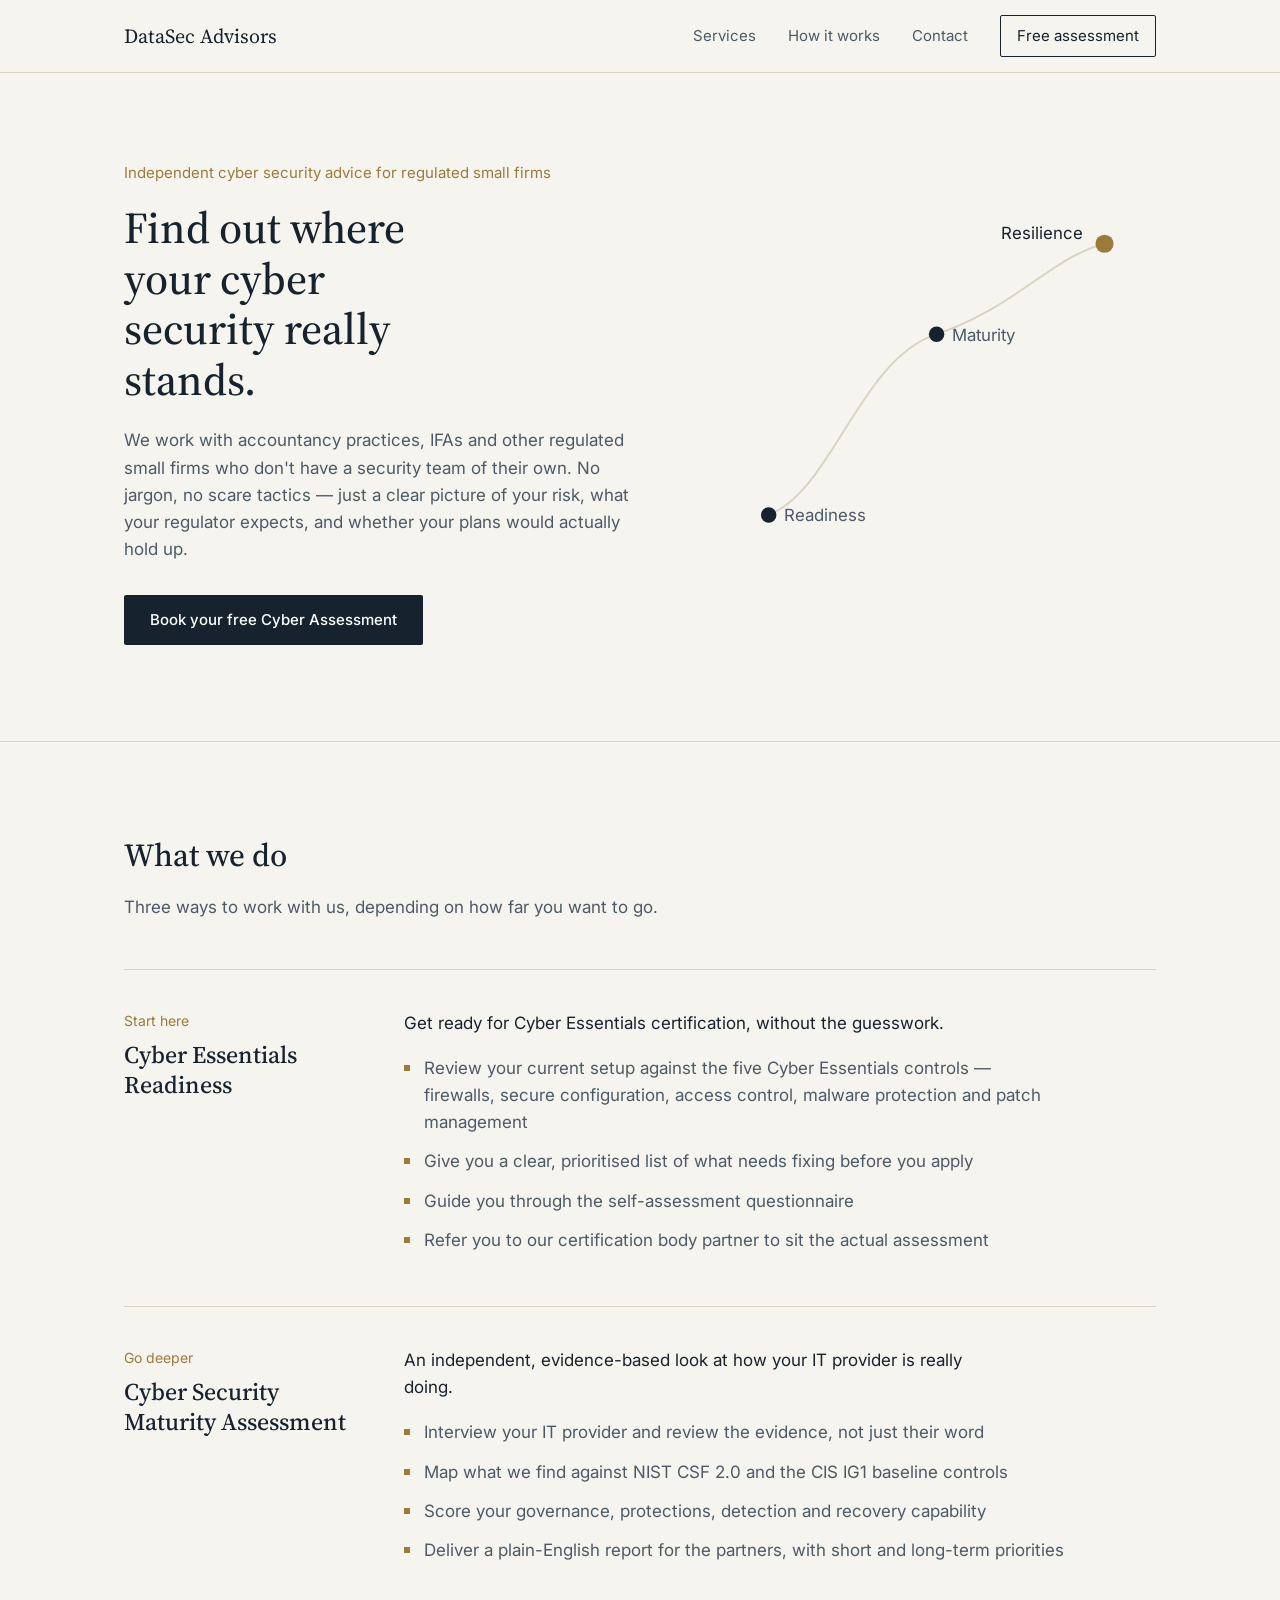
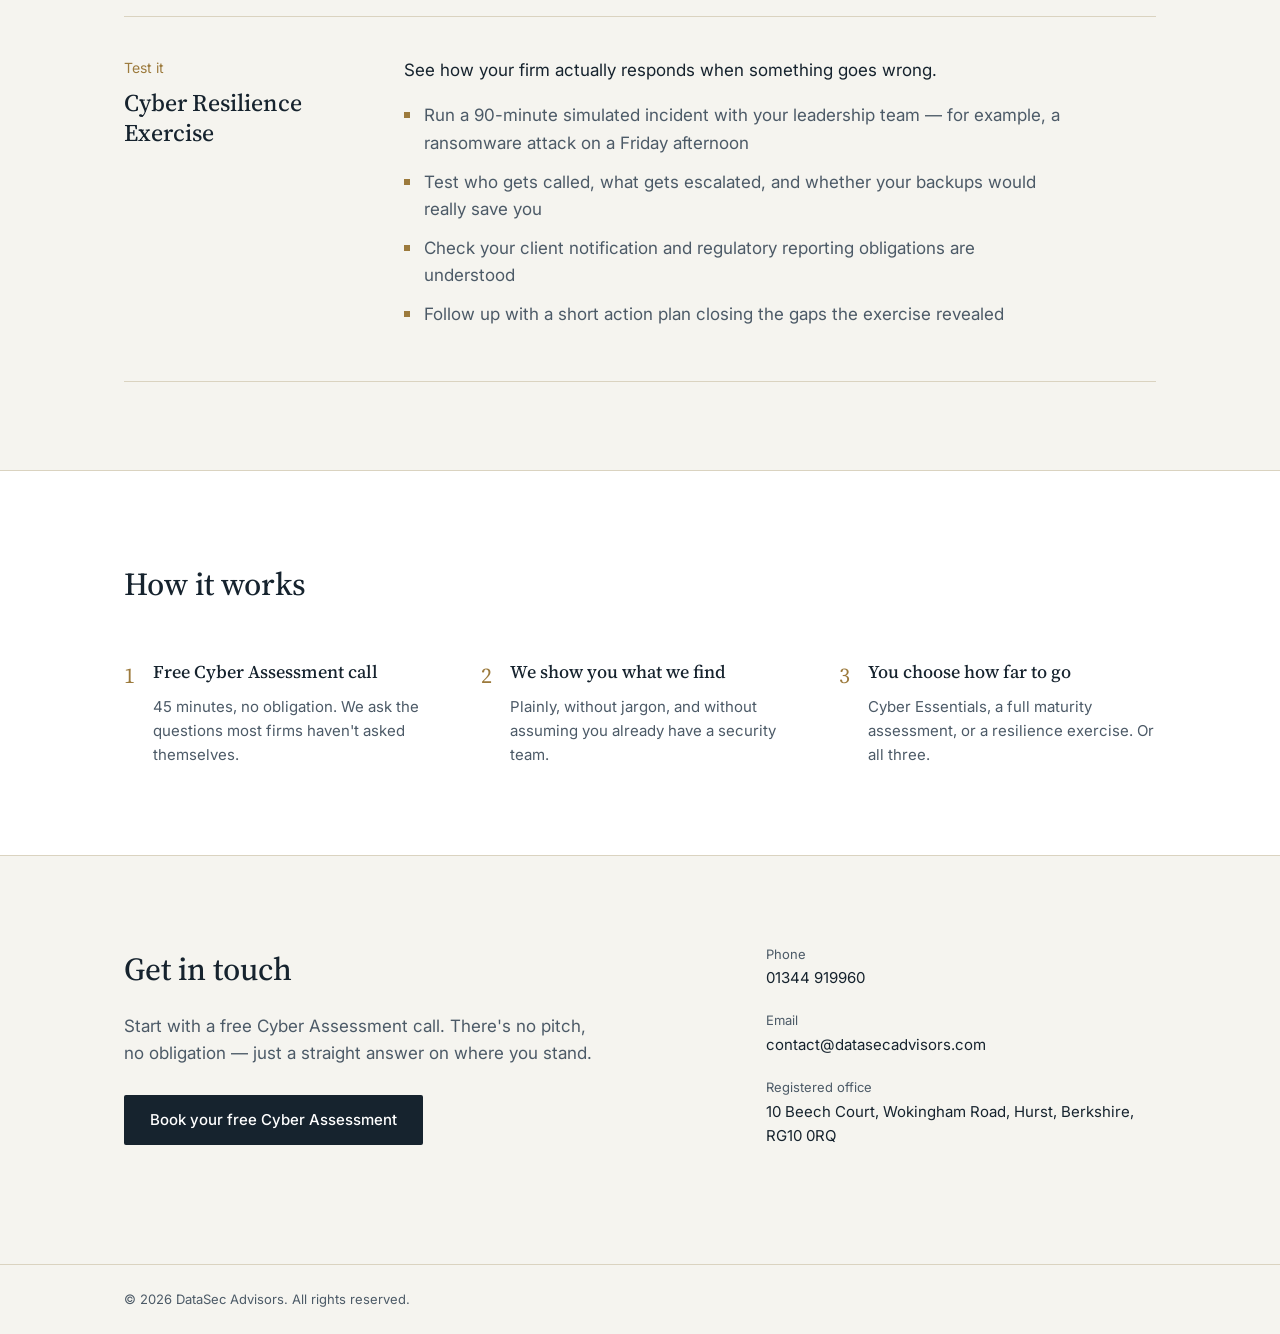
==== index.html @ 60d2f7a1 "Add files via upload" ====
<!doctype html>
<html lang="en">
<head>
<meta charset="UTF-8">
<meta name="viewport" content="width=device-width, initial-scale=1">
<title>DataSec Advisors — Cyber security advice for small regulated firms</title>
<meta name="description" content="Independent cyber security advice for accountancy practices, IFAs and other regulated small firms. Cyber Essentials readiness, maturity assessments and resilience exercises.">
<link rel="preconnect" href="https://fonts.googleapis.com">
<link rel="preconnect" href="https://fonts.gstatic.com" crossorigin>
<link href="https://fonts.googleapis.com/css2?family=Source+Serif+4:opsz,wght@8..60,400;8..60,500;8..60,600&family=Inter:wght@400;500;600&display=swap" rel="stylesheet">
<link rel="stylesheet" href="styles.css">
</head>
<body>

<header class="site-header">
  <div class="wrap header-inner">
    <a class="logo" href="#top">DataSec Advisors</a>
    <button class="nav-toggle" id="navToggle" aria-expanded="false" aria-controls="primaryNav" aria-label="Open menu">
      <span></span><span></span><span></span>
    </button>
    <nav class="primary-nav" id="primaryNav">
      <a href="#services">Services</a>
      <a href="#how-it-works">How it works</a>
      <a href="#contact">Contact</a>
      <a class="nav-cta" href="#contact">Free assessment</a>
    </nav>
  </div>
</header>

<main id="top">

  <section class="hero">
    <div class="wrap hero-inner">
      <div class="hero-copy">
        <p class="hero-kicker">Independent cyber security advice for regulated small firms</p>
        <h1>Find out where your cyber security really stands.</h1>
        <p class="hero-lead">
          We work with accountancy practices, IFAs and other regulated small firms who don't have
          a security team of their own. No jargon, no scare tactics — just a clear picture of your
          risk, what your regulator expects, and whether your plans would actually hold up.
        </p>
        <a class="button button-primary" href="#contact">Book your free Cyber Assessment</a>
      </div>
      <div class="hero-graphic" aria-hidden="true">
        <svg viewBox="0 0 340 300" xmlns="http://www.w3.org/2000/svg">
          <path d="M40 240 C 90 220, 110 120, 170 100 S 260 40, 300 30" fill="none" stroke="#DAD3C0" stroke-width="1.5"/>
          <circle cx="40" cy="240" r="6" fill="#16232E"/>
          <circle cx="170" cy="100" r="6" fill="#16232E"/>
          <circle cx="300" cy="30" r="7" fill="#9C7A3C"/>
          <text x="52" y="245" font-family="Inter, sans-serif" font-size="13" fill="#4C5A67">Readiness</text>
          <text x="182" y="105" font-family="Inter, sans-serif" font-size="13" fill="#4C5A67">Maturity</text>
          <text x="220" y="26" font-family="Inter, sans-serif" font-size="13" fill="#16232E">Resilience</text>
        </svg>
      </div>
    </div>
  </section>

  <section class="services" id="services">
    <div class="wrap">
      <h2>What we do</h2>
      <p class="section-lead">Three ways to work with us, depending on how far you want to go.</p>

      <article class="service-row">
        <div class="service-head">
          <p class="service-tag">Start here</p>
          <h3>Cyber Essentials Readiness</h3>
        </div>
        <div class="service-body">
          <p class="service-summary">Get ready for Cyber Essentials certification, without the guesswork.</p>
          <ul>
            <li>Review your current setup against the five Cyber Essentials controls — firewalls, secure configuration, access control, malware protection and patch management</li>
            <li>Give you a clear, prioritised list of what needs fixing before you apply</li>
            <li>Guide you through the self-assessment questionnaire</li>
            <li>Refer you to our certification body partner to sit the actual assessment</li>
          </ul>
        </div>
      </article>

      <article class="service-row">
        <div class="service-head">
          <p class="service-tag">Go deeper</p>
          <h3>Cyber Security Maturity Assessment</h3>
        </div>
        <div class="service-body">
          <p class="service-summary">An independent, evidence-based look at how your IT provider is really doing.</p>
          <ul>
            <li>Interview your IT provider and review the evidence, not just their word</li>
            <li>Map what we find against NIST CSF 2.0 and the CIS IG1 baseline controls</li>
            <li>Score your governance, protections, detection and recovery capability</li>
            <li>Deliver a plain-English report for the partners, with short and long-term priorities</li>
          </ul>
        </div>
      </article>

      <article class="service-row">
        <div class="service-head">
          <p class="service-tag">Test it</p>
          <h3>Cyber Resilience Exercise</h3>
        </div>
        <div class="service-body">
          <p class="service-summary">See how your firm actually responds when something goes wrong.</p>
          <ul>
            <li>Run a 90-minute simulated incident with your leadership team — for example, a ransomware attack on a Friday afternoon</li>
            <li>Test who gets called, what gets escalated, and whether your backups would really save you</li>
            <li>Check your client notification and regulatory reporting obligations are understood</li>
            <li>Follow up with a short action plan closing the gaps the exercise revealed</li>
          </ul>
        </div>
      </article>
    </div>
  </section>

  <section class="how" id="how-it-works">
    <div class="wrap">
      <h2>How it works</h2>
      <ol class="steps">
        <li>
          <span class="step-number">1</span>
          <div>
            <h3>Free Cyber Assessment call</h3>
            <p>45 minutes, no obligation. We ask the questions most firms haven't asked themselves.</p>
          </div>
        </li>
        <li>
          <span class="step-number">2</span>
          <div>
            <h3>We show you what we find</h3>
            <p>Plainly, without jargon, and without assuming you already have a security team.</p>
          </div>
        </li>
        <li>
          <span class="step-number">3</span>
          <div>
            <h3>You choose how far to go</h3>
            <p>Cyber Essentials, a full maturity assessment, or a resilience exercise. Or all three.</p>
          </div>
        </li>
      </ol>
    </div>
  </section>

  <section class="contact" id="contact">
    <div class="wrap contact-inner">
      <div>
        <h2>Get in touch</h2>
        <p>
          Start with a free Cyber Assessment call. There's no pitch, no obligation —
          just a straight answer on where you stand.
        </p>
        <a class="button button-primary" href="mailto:contact@datasecadvisors.com?subject=Free%20Cyber%20Assessment">Book your free Cyber Assessment</a>
      </div>
      <div class="contact-details">
        <p><span>Phone</span><a href="tel:01344919960">01344 919960</a></p>
        <p><span>Email</span><a href="mailto:contact@datasecadvisors.com">contact@datasecadvisors.com</a></p>
        <p><span>Registered office</span>10 Beech Court, Wokingham Road, Hurst, Berkshire, RG10 0RQ</p>
      </div>
    </div>
  </section>

</main>

<footer class="site-footer">
  <div class="wrap">
    <p>&copy; <span id="year"></span> DataSec Advisors. All rights reserved.</p>
  </div>
</footer>

<script src="script.js"></script>
</body>
</html>
---- styles.css ----
/* ---- Tokens ---- */
:root {
  --paper: #F5F4EF;
  --ink: #16232E;
  --slate: #4C5A67;
  --brass: #9C7A3C;
  --line: #DAD3C0;
  --white: #FFFFFF;

  --font-display: "Source Serif 4", Georgia, serif;
  --font-body: "Inter", -apple-system, BlinkMacSystemFont, sans-serif;

  --wrap: 1080px;
}

* { box-sizing: border-box; }

html { scroll-behavior: smooth; }
@media (prefers-reduced-motion: reduce) {
  html { scroll-behavior: auto; }
  * { animation: none !important; transition: none !important; }
}

body {
  margin: 0;
  background: var(--paper);
  color: var(--ink);
  font-family: var(--font-body);
  font-size: 17px;
  line-height: 1.6;
  -webkit-font-smoothing: antialiased;
}

h1, h2, h3 {
  font-family: var(--font-display);
  font-weight: 500;
  color: var(--ink);
  margin: 0;
}

a { color: inherit; }

.wrap {
  max-width: var(--wrap);
  margin: 0 auto;
  padding: 0 24px;
}

/* ---- Header ---- */
.site-header {
  border-bottom: 1px solid var(--line);
  background: var(--paper);
  position: sticky;
  top: 0;
  z-index: 20;
}

.header-inner {
  display: flex;
  align-items: center;
  justify-content: space-between;
  height: 72px;
}

.logo {
  font-family: var(--font-display);
  font-size: 20px;
  text-decoration: none;
  color: var(--ink);
}

.primary-nav {
  display: flex;
  align-items: center;
  gap: 32px;
}

.primary-nav a {
  text-decoration: none;
  font-size: 15px;
  color: var(--slate);
}

.primary-nav a:hover,
.primary-nav a:focus-visible {
  color: var(--ink);
}

.nav-cta {
  border: 1px solid var(--ink);
  padding: 8px 16px;
  border-radius: 2px;
  color: var(--ink) !important;
}

.nav-toggle {
  display: none;
  flex-direction: column;
  justify-content: center;
  gap: 5px;
  width: 32px;
  height: 32px;
  background: none;
  border: none;
  cursor: pointer;
  padding: 0;
}

.nav-toggle span {
  display: block;
  height: 2px;
  background: var(--ink);
}

/* ---- Hero ---- */
.hero {
  padding: 88px 0 96px;
}

.hero-inner {
  display: grid;
  grid-template-columns: 1.1fr 0.9fr;
  gap: 56px;
  align-items: center;
}

.hero-kicker {
  font-size: 15px;
  color: var(--brass);
  margin: 0 0 18px;
}

.hero h1 {
  font-size: 44px;
  line-height: 1.15;
  max-width: 15ch;
}

.hero-lead {
  font-size: 17px;
  color: var(--slate);
  max-width: 46ch;
  margin: 22px 0 32px;
}

.hero-graphic svg {
  width: 100%;
  height: auto;
}

/* ---- Buttons ---- */
.button {
  display: inline-block;
  text-decoration: none;
  font-size: 15px;
  font-weight: 500;
  padding: 13px 26px;
  border-radius: 2px;
}

.button-primary {
  background: var(--ink);
  color: var(--white);
}

.button-primary:hover,
.button-primary:focus-visible {
  background: #0d161e;
}

/* ---- Services ---- */
.services {
  padding: 88px 0;
  border-top: 1px solid var(--line);
}

.services h2 {
  font-size: 32px;
}

.section-lead {
  color: var(--slate);
  margin: 12px 0 48px;
}

.service-row {
  display: grid;
  grid-template-columns: 240px 1fr;
  gap: 40px;
  padding: 40px 0;
  border-top: 1px solid var(--line);
}

.service-row:last-child {
  border-bottom: 1px solid var(--line);
}

.service-tag {
  font-size: 14px;
  color: var(--brass);
  margin: 0 0 8px;
}

.service-head h3 {
  font-size: 24px;
  line-height: 1.25;
}

.service-summary {
  font-size: 17px;
  color: var(--ink);
  margin: 0 0 18px;
  max-width: 52ch;
}

.service-body ul {
  margin: 0;
  padding: 0;
  list-style: none;
  max-width: 60ch;
}

.service-body li {
  position: relative;
  padding-left: 20px;
  margin-bottom: 12px;
  color: var(--slate);
}

.service-body li::before {
  content: "";
  position: absolute;
  left: 0;
  top: 10px;
  width: 6px;
  height: 6px;
  background: var(--brass);
}

/* ---- How it works ---- */
.how {
  padding: 88px 0;
  background: var(--white);
  border-top: 1px solid var(--line);
  border-bottom: 1px solid var(--line);
}

.how h2 {
  font-size: 32px;
  margin-bottom: 48px;
}

.steps {
  list-style: none;
  margin: 0;
  padding: 0;
  display: grid;
  grid-template-columns: repeat(3, 1fr);
  gap: 40px;
}

.steps li {
  display: flex;
  gap: 18px;
}

.step-number {
  font-family: var(--font-display);
  font-size: 22px;
  color: var(--brass);
  flex-shrink: 0;
}

.steps h3 {
  font-size: 18px;
  margin-bottom: 8px;
}

.steps p {
  color: var(--slate);
  margin: 0;
  font-size: 15px;
}

/* ---- Contact ---- */
.contact {
  padding: 88px 0 96px;
}

.contact-inner {
  display: grid;
  grid-template-columns: 1.2fr 0.8fr;
  gap: 56px;
}

.contact h2 {
  font-size: 32px;
  margin-bottom: 18px;
}

.contact p {
  color: var(--slate);
  max-width: 44ch;
  margin: 0 0 28px;
}

.contact-details p {
  display: flex;
  flex-direction: column;
  gap: 2px;
  margin: 0 0 20px;
  color: var(--ink);
  font-size: 15px;
}

.contact-details span {
  color: var(--slate);
  font-size: 13px;
}

.contact-details a {
  text-decoration: none;
}

.contact-details a:hover,
.contact-details a:focus-visible {
  color: var(--brass);
}

/* ---- Footer ---- */
.site-footer {
  border-top: 1px solid var(--line);
  padding: 24px 0;
}

.site-footer p {
  color: var(--slate);
  font-size: 13px;
  margin: 0;
}

/* ---- Focus states ---- */
a:focus-visible,
button:focus-visible {
  outline: 2px solid var(--brass);
  outline-offset: 2px;
}

/* ---- Responsive ---- */
@media (max-width: 860px) {
  .hero-inner,
  .contact-inner {
    grid-template-columns: 1fr;
  }

  .hero-graphic {
    order: -1;
    max-width: 220px;
  }

  .steps {
    grid-template-columns: 1fr;
  }

  .service-row {
    grid-template-columns: 1fr;
    gap: 16px;
  }

  .hero h1 {
    font-size: 34px;
  }
}

@media (max-width: 700px) {
  .nav-toggle {
    display: flex;
  }

  .primary-nav {
    display: none;
    position: absolute;
    top: 72px;
    left: 0;
    right: 0;
    background: var(--paper);
    border-bottom: 1px solid var(--line);
    flex-direction: column;
    align-items: flex-start;
    gap: 0;
    padding: 8px 24px 20px;
  }

  .primary-nav.open {
    display: flex;
  }

  .primary-nav a {
    width: 100%;
    padding: 12px 0;
    border-bottom: 1px solid var(--line);
  }

  .primary-nav a:last-child {
    border-bottom: none;
    margin-top: 12px;
  }

  .nav-cta {
    text-align: center;
  }
}
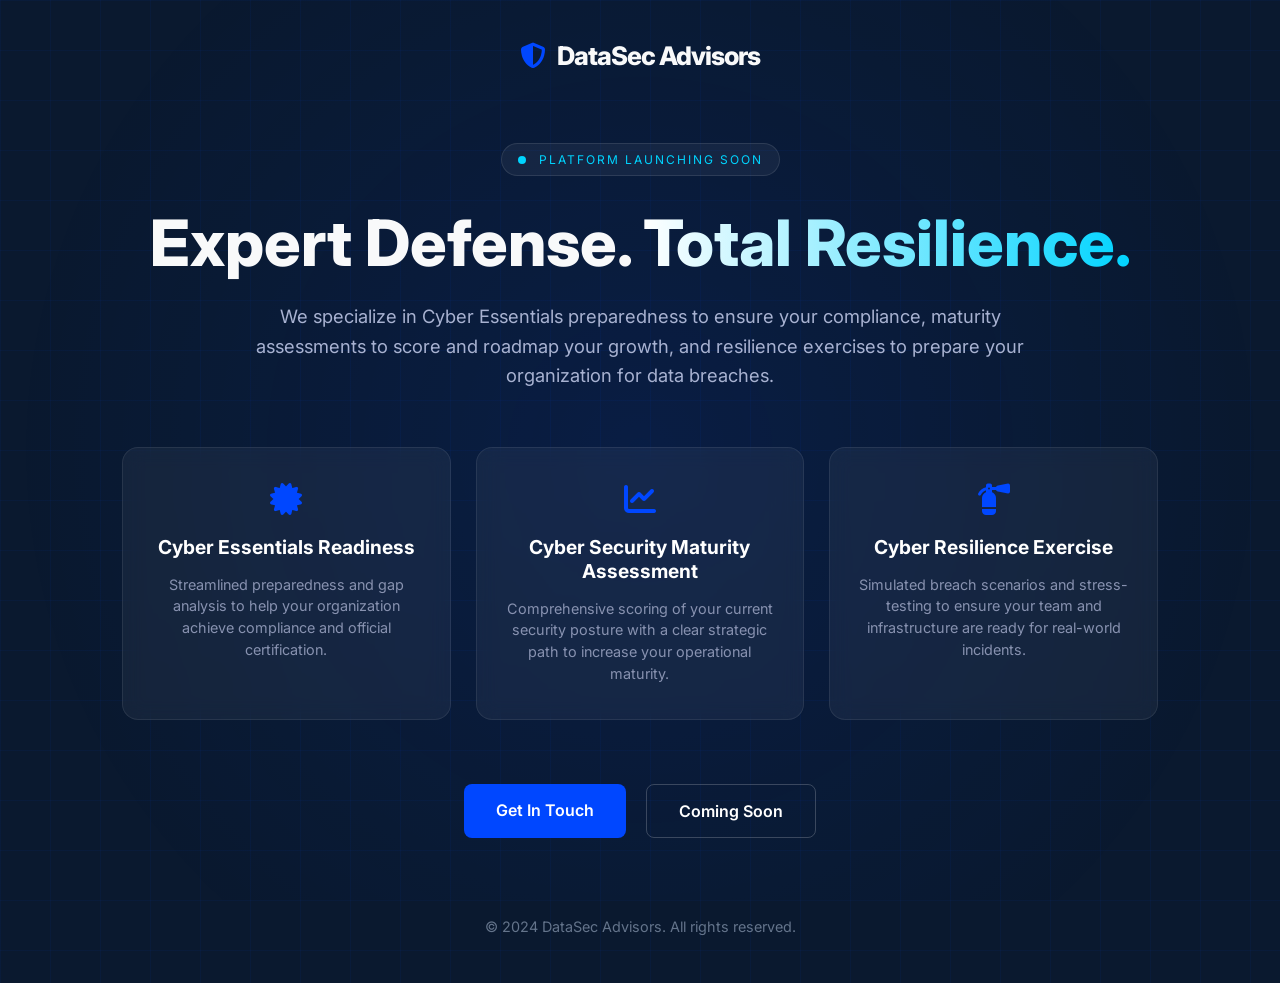
==== commit 01877e48: "Rename index-old.html to index.html" ====
--- a/index.html
+++ b/index.html
@@ -1,170 +1,281 @@
-<!doctype html>
+<!DOCTYPE html>
 <html lang="en">
 <head>
-<meta charset="UTF-8">
-<meta name="viewport" content="width=device-width, initial-scale=1">
-<title>DataSec Advisors — Cyber security advice for small regulated firms</title>
-<meta name="description" content="Independent cyber security advice for accountancy practices, IFAs and other regulated small firms. Cyber Essentials readiness, maturity assessments and resilience exercises.">
-<link rel="preconnect" href="https://fonts.googleapis.com">
-<link rel="preconnect" href="https://fonts.gstatic.com" crossorigin>
-<link href="https://fonts.googleapis.com/css2?family=Source+Serif+4:opsz,wght@8..60,400;8..60,500;8..60,600&family=Inter:wght@400;500;600&display=swap" rel="stylesheet">
-<link rel="stylesheet" href="styles.css">
+    <meta charset="UTF-8">
+    <meta name="viewport" content="width=device-width, initial-scale=1.0">
+    <title>DataSec Advisors | Cybersecurity Consulting</title>
+    <!-- Inter Font -->
+    <link href="https://fonts.googleapis.com/css2?family=Inter:wght@300;400;600;800&display=swap" rel="stylesheet">
+    <!-- Font Awesome for icons -->
+    <link rel="stylesheet" href="https://cdnjs.cloudflare.com/ajax/libs/font-awesome/6.4.0/css/all.min.css">
+    <style>
+        :root {
+            --primary: #0047FF; /* Electric Blue */
+            --dark: #0a192f;    /* Deep Navy */
+            --light: #f8f9fa;   /* Off White */
+            --accent: #00d4ff;  /* Cyan Tech */
+            --glass: rgba(255, 255, 255, 0.05);
+        }
+
+        * {
+            margin: 0;
+            padding: 0;
+            box-sizing: border-box;
+            font-family: 'Inter', sans-serif;
+        }
+
+        body {
+            background-color: var(--dark);
+            color: var(--light);
+            overflow-x: hidden;
+            display: flex;
+            flex-direction: column;
+            min-height: 100vh;
+            /* Grid Pattern */
+            background-image: 
+                linear-gradient(rgba(0, 71, 255, 0.05) 1px, transparent 1px),
+                linear-gradient(90deg, rgba(0, 71, 255, 0.05) 1px, transparent 1px);
+            background-size: 50px 50px;
+        }
+
+        .glow {
+            position: fixed;
+            top: 0;
+            left: 0;
+            width: 100%;
+            height: 100%;
+            background: radial-gradient(circle at 50% 50%, rgba(0, 71, 255, 0.1) 0%, transparent 80%);
+            pointer-events: none;
+            z-index: -1;
+        }
+
+        header {
+            padding: 2.5rem;
+            display: flex;
+            justify-content: center;
+        }
+
+        .logo {
+            font-size: 1.6rem;
+            font-weight: 800;
+            letter-spacing: -1px;
+            display: flex;
+            align-items: center;
+            gap: 12px;
+        }
+
+        .logo i {
+            color: var(--primary);
+        }
+
+        main {
+            flex: 1;
+            display: flex;
+            flex-direction: column;
+            justify-content: center;
+            align-items: center;
+            text-align: center;
+            padding: 2rem;
+            max-width: 1100px;
+            margin: 0 auto;
+        }
+
+        .badge {
+            background: var(--glass);
+            border: 1px solid rgba(255, 255, 255, 0.1);
+            padding: 8px 16px;
+            border-radius: 50px;
+            font-size: 0.75rem;
+            text-transform: uppercase;
+            letter-spacing: 2px;
+            color: var(--accent);
+            margin-bottom: 2rem;
+        }
+
+        h1 {
+            font-size: clamp(2.5rem, 7vw, 4rem);
+            line-height: 1.1;
+            margin-bottom: 1.5rem;
+            font-weight: 800;
+        }
+
+        h1 span {
+            color: var(--primary);
+            background: linear-gradient(90deg, #fff, var(--accent));
+            -webkit-background-clip: text;
+            -webkit-text-fill-color: transparent;
+        }
+
+        p.description {
+            max-width: 800px;
+            font-size: 1.15rem;
+            color: #a8b2d1;
+            line-height: 1.6;
+            margin-bottom: 3.5rem;
+        }
+
+        /* 3-Column Services Layout */
+        .services-grid {
+            display: grid;
+            grid-template-columns: repeat(3, 1fr);
+            gap: 25px;
+            width: 100%;
+            margin-bottom: 4rem;
+        }
+
+        .service-card {
+            background: var(--glass);
+            border: 1px solid rgba(255, 255, 255, 0.08);
+            padding: 35px 25px;
+            border-radius: 16px;
+            transition: all 0.4s cubic-bezier(0.175, 0.885, 0.32, 1.275);
+            backdrop-filter: blur(10px);
+        }
+
+        .service-card:hover {
+            border-color: var(--primary);
+            transform: translateY(-10px);
+            background: rgba(0, 71, 255, 0.03);
+        }
+
+        .service-card i {
+            font-size: 2rem;
+            color: var(--primary);
+            margin-bottom: 20px;
+        }
+
+        .service-card h3 {
+            font-size: 1.2rem;
+            margin-bottom: 15px;
+            color: #fff;
+        }
+
+        .service-card p {
+            font-size: 0.9rem;
+            color: #8892b0;
+            line-height: 1.5;
+        }
+
+        .cta-container {
+            display: flex;
+            gap: 20px;
+            flex-wrap: wrap;
+            justify-content: center;
+        }
+
+        .btn {
+            padding: 16px 32px;
+            border-radius: 8px;
+            font-weight: 600;
+            text-decoration: none;
+            transition: 0.3s;
+            cursor: pointer;
+            font-size: 1rem;
+        }
+
+        .btn-primary {
+            background: var(--primary);
+            color: white;
+            border: none;
+        }
+
+        .btn-primary:hover {
+            box-shadow: 0 0 25px rgba(0, 71, 255, 0.5);
+            transform: scale(1.02);
+        }
+
+        .btn-outline {
+            background: transparent;
+            color: white;
+            border: 1px solid rgba(255, 255, 255, 0.2);
+        }
+
+        .btn-outline:hover {
+            background: rgba(255, 255, 255, 0.05);
+            border-color: #fff;
+        }
+
+        footer {
+            padding: 3rem;
+            text-align: center;
+            font-size: 0.9rem;
+            color: #64748b;
+        }
+
+        /* Mobile Optimization */
+        @media (max-width: 900px) {
+            .services-grid {
+                grid-template-columns: 1fr;
+            }
+            h1 { font-size: 2.5rem; }
+        }
+
+        @keyframes pulse {
+            0% { opacity: 1; }
+            50% { opacity: 0.4; }
+            100% { opacity: 1; }
+        }
+        .dot {
+            height: 8px;
+            width: 8px;
+            background-color: var(--accent);
+            border-radius: 50%;
+            display: inline-block;
+            margin-right: 8px;
+            animation: pulse 2s infinite;
+        }
+    </style>
 </head>
 <body>
-
-<header class="site-header">
-  <div class="wrap header-inner">
-    <a class="logo" href="#top">DataSec Advisors</a>
-    <button class="nav-toggle" id="navToggle" aria-expanded="false" aria-controls="primaryNav" aria-label="Open menu">
-      <span></span><span></span><span></span>
-    </button>
-    <nav class="primary-nav" id="primaryNav">
-      <a href="#services">Services</a>
-      <a href="#how-it-works">How it works</a>
-      <a href="#contact">Contact</a>
-      <a class="nav-cta" href="#contact">Free assessment</a>
-    </nav>
-  </div>
-</header>
-
-<main id="top">
-
-  <section class="hero">
-    <div class="wrap hero-inner">
-      <div class="hero-copy">
-        <p class="hero-kicker">Independent cyber security advice for regulated small firms</p>
-        <h1>Find out where your cyber security really stands.</h1>
-        <p class="hero-lead">
-          We work with accountancy practices, IFAs and other regulated small firms who don't have
-          a security team of their own. No jargon, no scare tactics — just a clear picture of your
-          risk, what your regulator expects, and whether your plans would actually hold up.
+    <div class="glow"></div>
+
+    <header>
+        <div class="logo">
+            <i class="fas fa-shield-halved"></i>
+            DataSec Advisors
+        </div>
+    </header>
+
+    <main>
+        <div class="badge">
+            <span class="dot"></span> Platform Launching Soon
+        </div>
+        
+        <h1>Expert Defense. <span>Total Resilience.</span></h1>
+        
+        <p class="description">
+            We specialize in Cyber Essentials preparedness to ensure your compliance, maturity assessments to score and roadmap your growth, and resilience exercises to prepare your organization for data breaches.
         </p>
-        <a class="button button-primary" href="#contact">Book your free Cyber Assessment</a>
-      </div>
-      <div class="hero-graphic" aria-hidden="true">
-        <svg viewBox="0 0 340 300" xmlns="http://www.w3.org/2000/svg">
-          <path d="M40 240 C 90 220, 110 120, 170 100 S 260 40, 300 30" fill="none" stroke="#DAD3C0" stroke-width="1.5"/>
-          <circle cx="40" cy="240" r="6" fill="#16232E"/>
-          <circle cx="170" cy="100" r="6" fill="#16232E"/>
-          <circle cx="300" cy="30" r="7" fill="#9C7A3C"/>
-          <text x="52" y="245" font-family="Inter, sans-serif" font-size="13" fill="#4C5A67">Readiness</text>
-          <text x="182" y="105" font-family="Inter, sans-serif" font-size="13" fill="#4C5A67">Maturity</text>
-          <text x="220" y="26" font-family="Inter, sans-serif" font-size="13" fill="#16232E">Resilience</text>
-        </svg>
-      </div>
-    </div>
-  </section>
-
-  <section class="services" id="services">
-    <div class="wrap">
-      <h2>What we do</h2>
-      <p class="section-lead">Three ways to work with us, depending on how far you want to go.</p>
-
-      <article class="service-row">
-        <div class="service-head">
-          <p class="service-tag">Start here</p>
-          <h3>Cyber Essentials Readiness</h3>
-        </div>
-        <div class="service-body">
-          <p class="service-summary">Get ready for Cyber Essentials certification, without the guesswork.</p>
-          <ul>
-            <li>Review your current setup against the five Cyber Essentials controls — firewalls, secure configuration, access control, malware protection and patch management</li>
-            <li>Give you a clear, prioritised list of what needs fixing before you apply</li>
-            <li>Guide you through the self-assessment questionnaire</li>
-            <li>Refer you to our certification body partner to sit the actual assessment</li>
-          </ul>
-        </div>
-      </article>
-
-      <article class="service-row">
-        <div class="service-head">
-          <p class="service-tag">Go deeper</p>
-          <h3>Cyber Security Maturity Assessment</h3>
-        </div>
-        <div class="service-body">
-          <p class="service-summary">An independent, evidence-based look at how your IT provider is really doing.</p>
-          <ul>
-            <li>Interview your IT provider and review the evidence, not just their word</li>
-            <li>Map what we find against NIST CSF 2.0 and the CIS IG1 baseline controls</li>
-            <li>Score your governance, protections, detection and recovery capability</li>
-            <li>Deliver a plain-English report for the partners, with short and long-term priorities</li>
-          </ul>
-        </div>
-      </article>
-
-      <article class="service-row">
-        <div class="service-head">
-          <p class="service-tag">Test it</p>
-          <h3>Cyber Resilience Exercise</h3>
-        </div>
-        <div class="service-body">
-          <p class="service-summary">See how your firm actually responds when something goes wrong.</p>
-          <ul>
-            <li>Run a 90-minute simulated incident with your leadership team — for example, a ransomware attack on a Friday afternoon</li>
-            <li>Test who gets called, what gets escalated, and whether your backups would really save you</li>
-            <li>Check your client notification and regulatory reporting obligations are understood</li>
-            <li>Follow up with a short action plan closing the gaps the exercise revealed</li>
-          </ul>
-        </div>
-      </article>
-    </div>
-  </section>
-
-  <section class="how" id="how-it-works">
-    <div class="wrap">
-      <h2>How it works</h2>
-      <ol class="steps">
-        <li>
-          <span class="step-number">1</span>
-          <div>
-            <h3>Free Cyber Assessment call</h3>
-            <p>45 minutes, no obligation. We ask the questions most firms haven't asked themselves.</p>
-          </div>
-        </li>
-        <li>
-          <span class="step-number">2</span>
-          <div>
-            <h3>We show you what we find</h3>
-            <p>Plainly, without jargon, and without assuming you already have a security team.</p>
-          </div>
-        </li>
-        <li>
-          <span class="step-number">3</span>
-          <div>
-            <h3>You choose how far to go</h3>
-            <p>Cyber Essentials, a full maturity assessment, or a resilience exercise. Or all three.</p>
-          </div>
-        </li>
-      </ol>
-    </div>
-  </section>
-
-  <section class="contact" id="contact">
-    <div class="wrap contact-inner">
-      <div>
-        <h2>Get in touch</h2>
-        <p>
-          Start with a free Cyber Assessment call. There's no pitch, no obligation —
-          just a straight answer on where you stand.
-        </p>
-        <a class="button button-primary" href="mailto:contact@datasecadvisors.com?subject=Free%20Cyber%20Assessment">Book your free Cyber Assessment</a>
-      </div>
-      <div class="contact-details">
-        <p><span>Phone</span><a href="tel:01344919960">01344 919960</a></p>
-        <p><span>Email</span><a href="mailto:contact@datasecadvisors.com">contact@datasecadvisors.com</a></p>
-        <p><span>Registered office</span>10 Beech Court, Wokingham Road, Hurst, Berkshire, RG10 0RQ</p>
-      </div>
-    </div>
-  </section>
-
-</main>
-
-<footer class="site-footer">
-  <div class="wrap">
-    <p>&copy; <span id="year"></span> DataSec Advisors. All rights reserved.</p>
-  </div>
-</footer>
-
-<script src="script.js"></script>
+
+        <div class="services-grid">
+            <!-- Service 1 -->
+            <div class="service-card">
+                <i class="fas fa-certificate"></i>
+                <h3>Cyber Essentials Readiness</h3>
+                <p>Streamlined preparedness and gap analysis to help your organization achieve compliance and official certification.</p>
+            </div>
+            <!-- Service 2 -->
+            <div class="service-card">
+                <i class="fas fa-chart-line"></i>
+                <h3>Cyber Security Maturity Assessment</h3>
+                <p>Comprehensive scoring of your current security posture with a clear strategic path to increase your operational maturity.</p>
+            </div>
+            <!-- Service 3 -->
+            <div class="service-card">
+                <i class="fas fa-fire-extinguisher"></i>
+                <h3>Cyber Resilience Exercise</h3>
+                <p>Simulated breach scenarios and stress-testing to ensure your team and infrastructure are ready for real-world incidents.</p>
+            </div>
+        </div>
+
+        <div class="cta-container">
+            <a href="mailto:contact@datasecadvisors.com" class="btn btn-primary">Get In Touch</a>
+            <a href="#services" class="btn btn-outline">Coming Soon</a>
+        </div>
+    </main>
+
+    <footer>
+        <p>&copy; 2024 DataSec Advisors. All rights reserved.</p>
+    </footer>
 </body>
 </html>
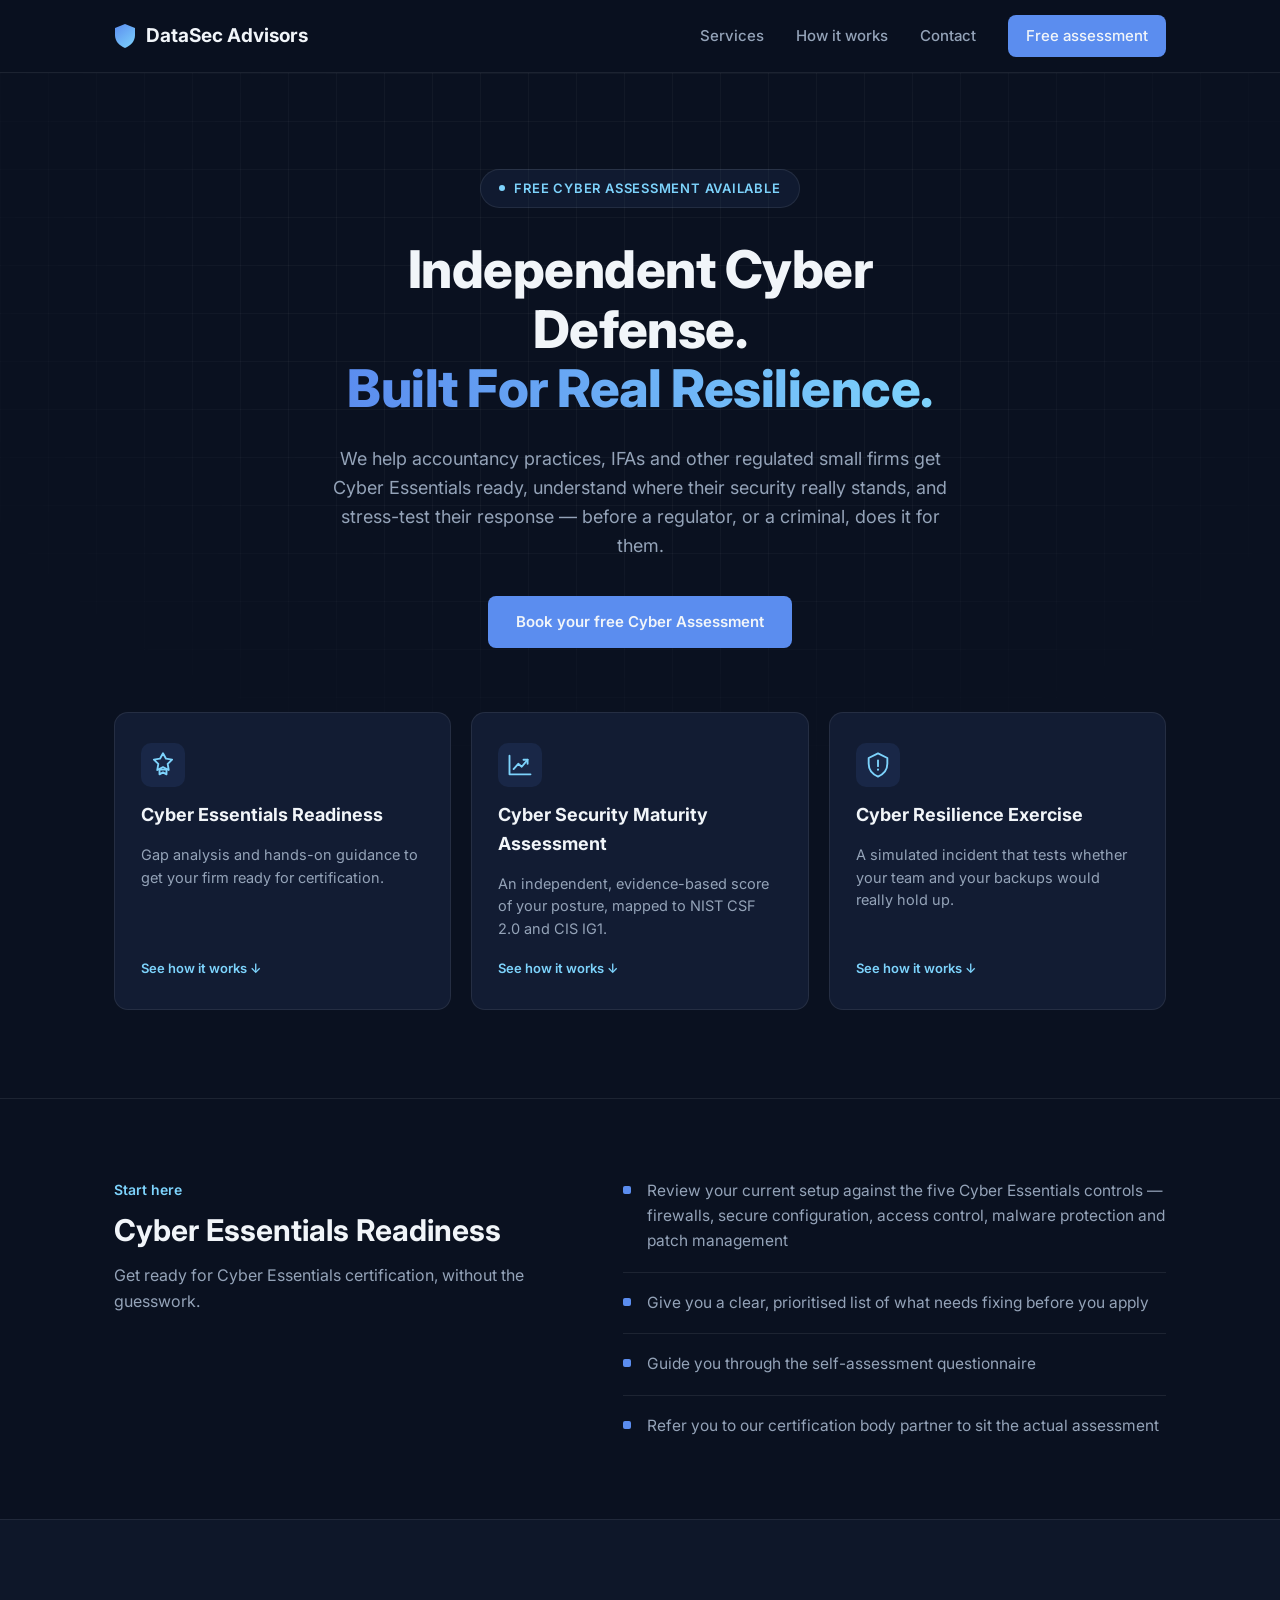
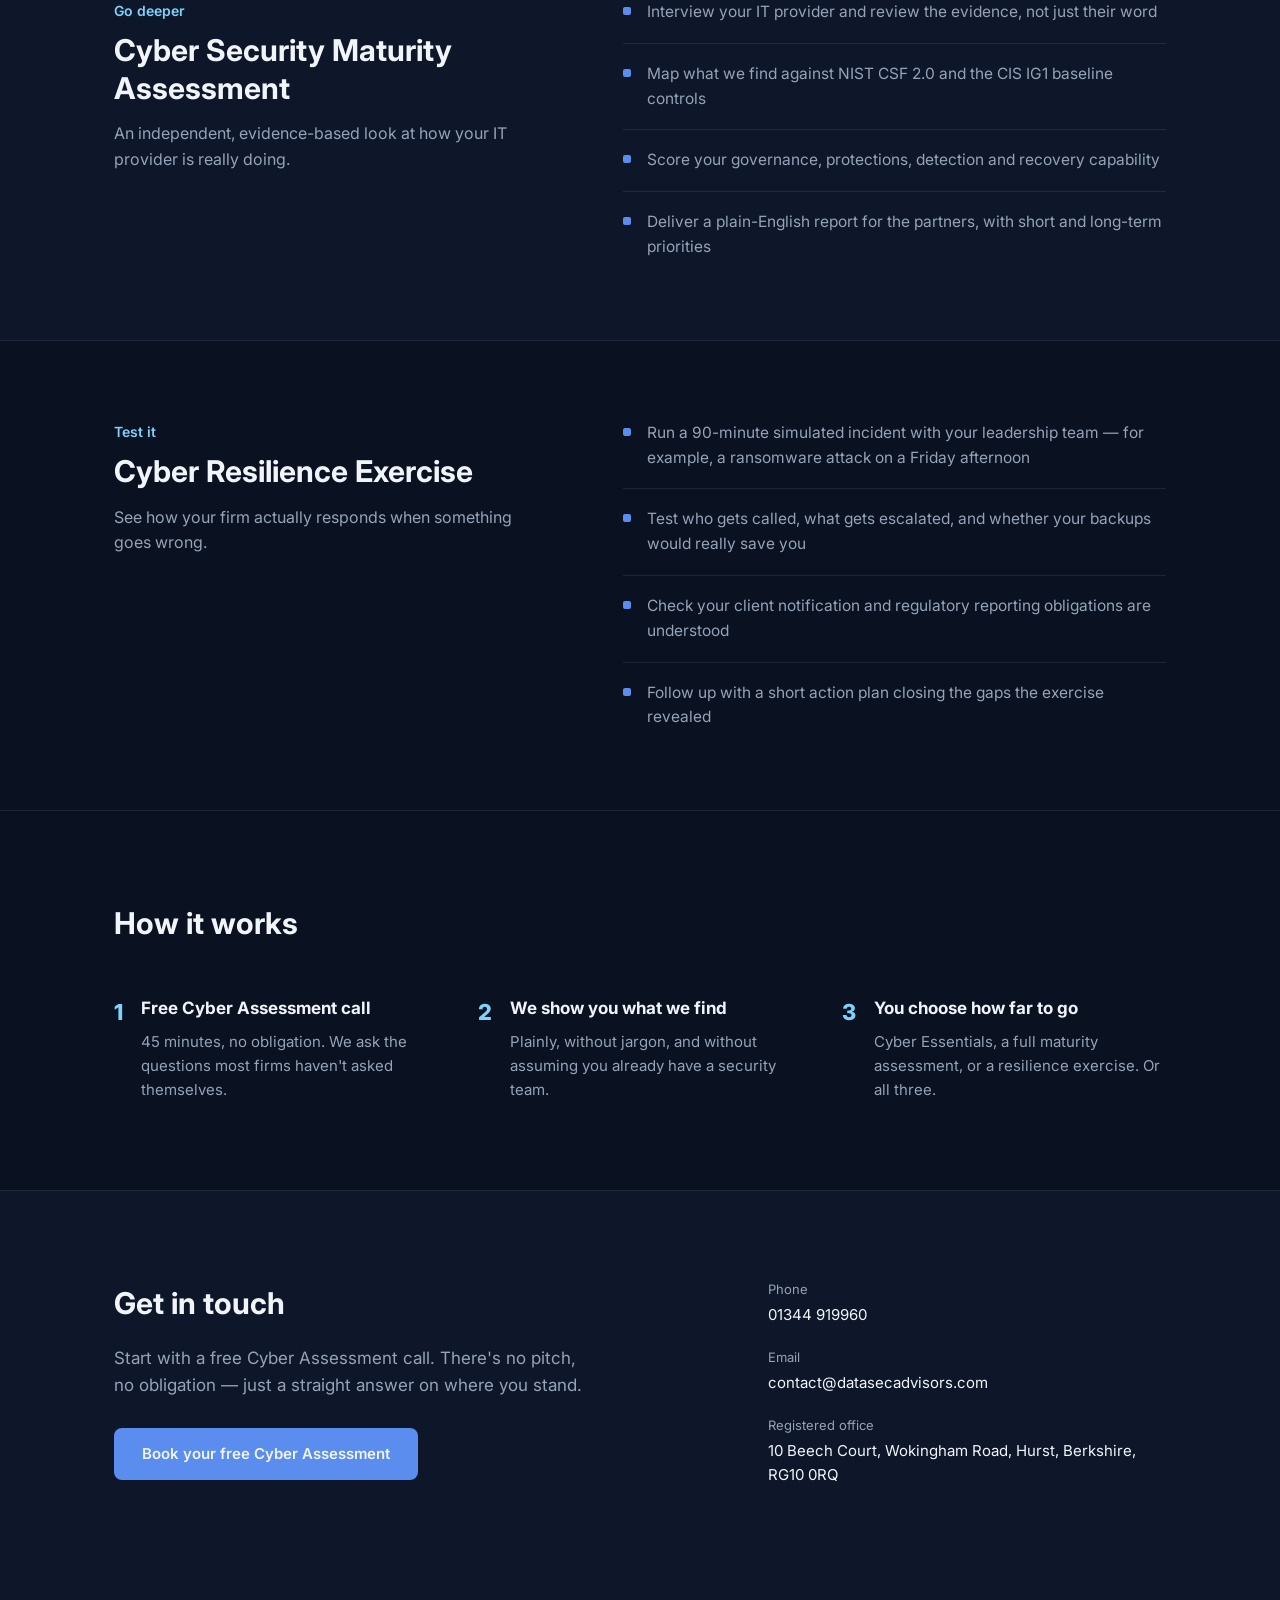
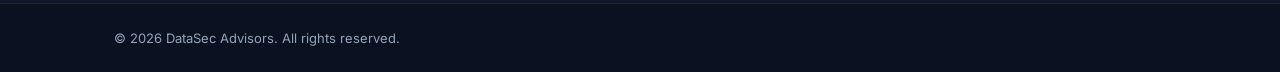
==== commit fdc18e7f: "Add files via upload" ====
--- a/index.html
+++ b/index.html
@@ -1,281 +1,202 @@
-<!DOCTYPE html>
+<!doctype html>
 <html lang="en">
 <head>
-    <meta charset="UTF-8">
-    <meta name="viewport" content="width=device-width, initial-scale=1.0">
-    <title>DataSec Advisors | Cybersecurity Consulting</title>
-    <!-- Inter Font -->
-    <link href="https://fonts.googleapis.com/css2?family=Inter:wght@300;400;600;800&display=swap" rel="stylesheet">
-    <!-- Font Awesome for icons -->
-    <link rel="stylesheet" href="https://cdnjs.cloudflare.com/ajax/libs/font-awesome/6.4.0/css/all.min.css">
-    <style>
-        :root {
-            --primary: #0047FF; /* Electric Blue */
-            --dark: #0a192f;    /* Deep Navy */
-            --light: #f8f9fa;   /* Off White */
-            --accent: #00d4ff;  /* Cyan Tech */
-            --glass: rgba(255, 255, 255, 0.05);
-        }
-
-        * {
-            margin: 0;
-            padding: 0;
-            box-sizing: border-box;
-            font-family: 'Inter', sans-serif;
-        }
-
-        body {
-            background-color: var(--dark);
-            color: var(--light);
-            overflow-x: hidden;
-            display: flex;
-            flex-direction: column;
-            min-height: 100vh;
-            /* Grid Pattern */
-            background-image: 
-                linear-gradient(rgba(0, 71, 255, 0.05) 1px, transparent 1px),
-                linear-gradient(90deg, rgba(0, 71, 255, 0.05) 1px, transparent 1px);
-            background-size: 50px 50px;
-        }
-
-        .glow {
-            position: fixed;
-            top: 0;
-            left: 0;
-            width: 100%;
-            height: 100%;
-            background: radial-gradient(circle at 50% 50%, rgba(0, 71, 255, 0.1) 0%, transparent 80%);
-            pointer-events: none;
-            z-index: -1;
-        }
-
-        header {
-            padding: 2.5rem;
-            display: flex;
-            justify-content: center;
-        }
-
-        .logo {
-            font-size: 1.6rem;
-            font-weight: 800;
-            letter-spacing: -1px;
-            display: flex;
-            align-items: center;
-            gap: 12px;
-        }
-
-        .logo i {
-            color: var(--primary);
-        }
-
-        main {
-            flex: 1;
-            display: flex;
-            flex-direction: column;
-            justify-content: center;
-            align-items: center;
-            text-align: center;
-            padding: 2rem;
-            max-width: 1100px;
-            margin: 0 auto;
-        }
-
-        .badge {
-            background: var(--glass);
-            border: 1px solid rgba(255, 255, 255, 0.1);
-            padding: 8px 16px;
-            border-radius: 50px;
-            font-size: 0.75rem;
-            text-transform: uppercase;
-            letter-spacing: 2px;
-            color: var(--accent);
-            margin-bottom: 2rem;
-        }
-
-        h1 {
-            font-size: clamp(2.5rem, 7vw, 4rem);
-            line-height: 1.1;
-            margin-bottom: 1.5rem;
-            font-weight: 800;
-        }
-
-        h1 span {
-            color: var(--primary);
-            background: linear-gradient(90deg, #fff, var(--accent));
-            -webkit-background-clip: text;
-            -webkit-text-fill-color: transparent;
-        }
-
-        p.description {
-            max-width: 800px;
-            font-size: 1.15rem;
-            color: #a8b2d1;
-            line-height: 1.6;
-            margin-bottom: 3.5rem;
-        }
-
-        /* 3-Column Services Layout */
-        .services-grid {
-            display: grid;
-            grid-template-columns: repeat(3, 1fr);
-            gap: 25px;
-            width: 100%;
-            margin-bottom: 4rem;
-        }
-
-        .service-card {
-            background: var(--glass);
-            border: 1px solid rgba(255, 255, 255, 0.08);
-            padding: 35px 25px;
-            border-radius: 16px;
-            transition: all 0.4s cubic-bezier(0.175, 0.885, 0.32, 1.275);
-            backdrop-filter: blur(10px);
-        }
-
-        .service-card:hover {
-            border-color: var(--primary);
-            transform: translateY(-10px);
-            background: rgba(0, 71, 255, 0.03);
-        }
-
-        .service-card i {
-            font-size: 2rem;
-            color: var(--primary);
-            margin-bottom: 20px;
-        }
-
-        .service-card h3 {
-            font-size: 1.2rem;
-            margin-bottom: 15px;
-            color: #fff;
-        }
-
-        .service-card p {
-            font-size: 0.9rem;
-            color: #8892b0;
-            line-height: 1.5;
-        }
-
-        .cta-container {
-            display: flex;
-            gap: 20px;
-            flex-wrap: wrap;
-            justify-content: center;
-        }
-
-        .btn {
-            padding: 16px 32px;
-            border-radius: 8px;
-            font-weight: 600;
-            text-decoration: none;
-            transition: 0.3s;
-            cursor: pointer;
-            font-size: 1rem;
-        }
-
-        .btn-primary {
-            background: var(--primary);
-            color: white;
-            border: none;
-        }
-
-        .btn-primary:hover {
-            box-shadow: 0 0 25px rgba(0, 71, 255, 0.5);
-            transform: scale(1.02);
-        }
-
-        .btn-outline {
-            background: transparent;
-            color: white;
-            border: 1px solid rgba(255, 255, 255, 0.2);
-        }
-
-        .btn-outline:hover {
-            background: rgba(255, 255, 255, 0.05);
-            border-color: #fff;
-        }
-
-        footer {
-            padding: 3rem;
-            text-align: center;
-            font-size: 0.9rem;
-            color: #64748b;
-        }
-
-        /* Mobile Optimization */
-        @media (max-width: 900px) {
-            .services-grid {
-                grid-template-columns: 1fr;
-            }
-            h1 { font-size: 2.5rem; }
-        }
-
-        @keyframes pulse {
-            0% { opacity: 1; }
-            50% { opacity: 0.4; }
-            100% { opacity: 1; }
-        }
-        .dot {
-            height: 8px;
-            width: 8px;
-            background-color: var(--accent);
-            border-radius: 50%;
-            display: inline-block;
-            margin-right: 8px;
-            animation: pulse 2s infinite;
-        }
-    </style>
+<meta charset="UTF-8">
+<meta name="viewport" content="width=device-width, initial-scale=1">
+<title>DataSec Advisors — Cyber security for small regulated firms</title>
+<meta name="description" content="Independent cyber security advice for accountancy practices, IFAs and other regulated small firms. Cyber Essentials readiness, maturity assessments and resilience exercises.">
+<link rel="preconnect" href="https://fonts.googleapis.com">
+<link rel="preconnect" href="https://fonts.gstatic.com" crossorigin>
+<link href="https://fonts.googleapis.com/css2?family=Inter:wght@400;500;600;700;800&display=swap" rel="stylesheet">
+<link rel="stylesheet" href="styles.css">
 </head>
 <body>
-    <div class="glow"></div>
-
-    <header>
-        <div class="logo">
-            <i class="fas fa-shield-halved"></i>
-            DataSec Advisors
-        </div>
-    </header>
-
-    <main>
-        <div class="badge">
-            <span class="dot"></span> Platform Launching Soon
-        </div>
-        
-        <h1>Expert Defense. <span>Total Resilience.</span></h1>
-        
-        <p class="description">
-            We specialize in Cyber Essentials preparedness to ensure your compliance, maturity assessments to score and roadmap your growth, and resilience exercises to prepare your organization for data breaches.
+
+<header class="site-header">
+  <div class="wrap header-inner">
+    <a class="logo" href="#top">
+      <svg width="22" height="24" viewBox="0 0 22 24" fill="none" xmlns="http://www.w3.org/2000/svg">
+        <path d="M11 0L21 4V11C21 17 16.8 21.7 11 24C5.2 21.7 1 17 1 11V4L11 0Z" fill="url(#shieldGrad)"/>
+        <defs>
+          <linearGradient id="shieldGrad" x1="1" y1="0" x2="21" y2="24" gradientUnits="userSpaceOnUse">
+            <stop stop-color="#5B8DEF"/>
+            <stop offset="1" stop-color="#7DD3FC"/>
+          </linearGradient>
+        </defs>
+      </svg>
+      DataSec Advisors
+    </a>
+    <button class="nav-toggle" id="navToggle" aria-expanded="false" aria-controls="primaryNav" aria-label="Open menu">
+      <span></span><span></span><span></span>
+    </button>
+    <nav class="primary-nav" id="primaryNav">
+      <a href="#services">Services</a>
+      <a href="#how-it-works">How it works</a>
+      <a href="#contact">Contact</a>
+      <a class="nav-cta" href="#contact">Free assessment</a>
+    </nav>
+  </div>
+</header>
+
+<main id="top">
+
+  <section class="hero">
+    <div class="hero-grid" aria-hidden="true"></div>
+    <div class="wrap hero-inner">
+      <p class="badge"><span class="badge-dot"></span>FREE CYBER ASSESSMENT AVAILABLE</p>
+      <h1>Independent Cyber Defense.<br><span class="gradient-text">Built For Real Resilience.</span></h1>
+      <p class="hero-lead">
+        We help accountancy practices, IFAs and other regulated small firms get Cyber Essentials
+        ready, understand where their security really stands, and stress-test their response —
+        before a regulator, or a criminal, does it for them.
+      </p>
+      <a class="button button-primary" href="#contact">Book your free Cyber Assessment</a>
+
+      <div class="service-cards">
+        <a class="service-card" href="#cyber-essentials">
+          <span class="card-icon">
+            <svg width="28" height="28" viewBox="0 0 24 24" fill="none" xmlns="http://www.w3.org/2000/svg">
+              <path d="M12 2L14.6 6.6L19.8 7.4L16 11.1L16.9 16.3L12 13.8L7.1 16.3L8 11.1L4.2 7.4L9.4 6.6L12 2Z" stroke="currentColor" stroke-width="1.6" stroke-linejoin="round"/>
+              <path d="M9 20L12 18.3L15 20V16H9V20Z" stroke="currentColor" stroke-width="1.6" stroke-linejoin="round"/>
+            </svg>
+          </span>
+          <h3>Cyber Essentials Readiness</h3>
+          <p>Gap analysis and hands-on guidance to get your firm ready for certification.</p>
+          <span class="card-hint">See how it works ↓</span>
+        </a>
+
+        <a class="service-card" href="#maturity-assessment">
+          <span class="card-icon">
+            <svg width="28" height="28" viewBox="0 0 24 24" fill="none" xmlns="http://www.w3.org/2000/svg">
+              <path d="M3 20V4M3 20H21" stroke="currentColor" stroke-width="1.6" stroke-linecap="round"/>
+              <path d="M6.5 15.5L10.5 11L13.5 13.5L18.5 7.5" stroke="currentColor" stroke-width="1.6" stroke-linecap="round" stroke-linejoin="round"/>
+              <path d="M15 7.5H18.5V11" stroke="currentColor" stroke-width="1.6" stroke-linecap="round" stroke-linejoin="round"/>
+            </svg>
+          </span>
+          <h3>Cyber Security Maturity Assessment</h3>
+          <p>An independent, evidence-based score of your posture, mapped to NIST CSF 2.0 and CIS IG1.</p>
+          <span class="card-hint">See how it works ↓</span>
+        </a>
+
+        <a class="service-card" href="#resilience-exercise">
+          <span class="card-icon">
+            <svg width="28" height="28" viewBox="0 0 24 24" fill="none" xmlns="http://www.w3.org/2000/svg">
+              <path d="M12 2L20 6V11C20 16 16.6 20 12 22C7.4 20 4 16 4 11V6L12 2Z" stroke="currentColor" stroke-width="1.6" stroke-linejoin="round"/>
+              <path d="M12 8V13" stroke="currentColor" stroke-width="1.6" stroke-linecap="round"/>
+              <circle cx="12" cy="16" r="0.9" fill="currentColor"/>
+            </svg>
+          </span>
+          <h3>Cyber Resilience Exercise</h3>
+          <p>A simulated incident that tests whether your team and your backups would really hold up.</p>
+          <span class="card-hint">See how it works ↓</span>
+        </a>
+      </div>
+    </div>
+  </section>
+
+  <section class="detail" id="cyber-essentials">
+    <div class="wrap detail-inner">
+      <div class="detail-head">
+        <p class="detail-tag">Start here</p>
+        <h2>Cyber Essentials Readiness</h2>
+        <p class="detail-summary">Get ready for Cyber Essentials certification, without the guesswork.</p>
+      </div>
+      <ul class="detail-list">
+        <li>Review your current setup against the five Cyber Essentials controls — firewalls, secure configuration, access control, malware protection and patch management</li>
+        <li>Give you a clear, prioritised list of what needs fixing before you apply</li>
+        <li>Guide you through the self-assessment questionnaire</li>
+        <li>Refer you to our certification body partner to sit the actual assessment</li>
+      </ul>
+    </div>
+  </section>
+
+  <section class="detail detail-alt" id="maturity-assessment">
+    <div class="wrap detail-inner">
+      <div class="detail-head">
+        <p class="detail-tag">Go deeper</p>
+        <h2>Cyber Security Maturity Assessment</h2>
+        <p class="detail-summary">An independent, evidence-based look at how your IT provider is really doing.</p>
+      </div>
+      <ul class="detail-list">
+        <li>Interview your IT provider and review the evidence, not just their word</li>
+        <li>Map what we find against NIST CSF 2.0 and the CIS IG1 baseline controls</li>
+        <li>Score your governance, protections, detection and recovery capability</li>
+        <li>Deliver a plain-English report for the partners, with short and long-term priorities</li>
+      </ul>
+    </div>
+  </section>
+
+  <section class="detail" id="resilience-exercise">
+    <div class="wrap detail-inner">
+      <div class="detail-head">
+        <p class="detail-tag">Test it</p>
+        <h2>Cyber Resilience Exercise</h2>
+        <p class="detail-summary">See how your firm actually responds when something goes wrong.</p>
+      </div>
+      <ul class="detail-list">
+        <li>Run a 90-minute simulated incident with your leadership team — for example, a ransomware attack on a Friday afternoon</li>
+        <li>Test who gets called, what gets escalated, and whether your backups would really save you</li>
+        <li>Check your client notification and regulatory reporting obligations are understood</li>
+        <li>Follow up with a short action plan closing the gaps the exercise revealed</li>
+      </ul>
+    </div>
+  </section>
+
+  <section class="how" id="how-it-works">
+    <div class="wrap">
+      <h2>How it works</h2>
+      <ol class="steps">
+        <li>
+          <span class="step-number">1</span>
+          <div>
+            <h3>Free Cyber Assessment call</h3>
+            <p>45 minutes, no obligation. We ask the questions most firms haven't asked themselves.</p>
+          </div>
+        </li>
+        <li>
+          <span class="step-number">2</span>
+          <div>
+            <h3>We show you what we find</h3>
+            <p>Plainly, without jargon, and without assuming you already have a security team.</p>
+          </div>
+        </li>
+        <li>
+          <span class="step-number">3</span>
+          <div>
+            <h3>You choose how far to go</h3>
+            <p>Cyber Essentials, a full maturity assessment, or a resilience exercise. Or all three.</p>
+          </div>
+        </li>
+      </ol>
+    </div>
+  </section>
+
+  <section class="contact" id="contact">
+    <div class="wrap contact-inner">
+      <div>
+        <h2>Get in touch</h2>
+        <p>
+          Start with a free Cyber Assessment call. There's no pitch, no obligation —
+          just a straight answer on where you stand.
         </p>
-
-        <div class="services-grid">
-            <!-- Service 1 -->
-            <div class="service-card">
-                <i class="fas fa-certificate"></i>
-                <h3>Cyber Essentials Readiness</h3>
-                <p>Streamlined preparedness and gap analysis to help your organization achieve compliance and official certification.</p>
-            </div>
-            <!-- Service 2 -->
-            <div class="service-card">
-                <i class="fas fa-chart-line"></i>
-                <h3>Cyber Security Maturity Assessment</h3>
-                <p>Comprehensive scoring of your current security posture with a clear strategic path to increase your operational maturity.</p>
-            </div>
-            <!-- Service 3 -->
-            <div class="service-card">
-                <i class="fas fa-fire-extinguisher"></i>
-                <h3>Cyber Resilience Exercise</h3>
-                <p>Simulated breach scenarios and stress-testing to ensure your team and infrastructure are ready for real-world incidents.</p>
-            </div>
-        </div>
-
-        <div class="cta-container">
-            <a href="mailto:contact@datasecadvisors.com" class="btn btn-primary">Get In Touch</a>
-            <a href="#services" class="btn btn-outline">Coming Soon</a>
-        </div>
-    </main>
-
-    <footer>
-        <p>&copy; 2024 DataSec Advisors. All rights reserved.</p>
-    </footer>
+        <a class="button button-primary" href="mailto:contact@datasecadvisors.com?subject=Free%20Cyber%20Assessment">Book your free Cyber Assessment</a>
+      </div>
+      <div class="contact-details">
+        <p><span>Phone</span><a href="tel:01344919960">01344 919960</a></p>
+        <p><span>Email</span><a href="mailto:contact@datasecadvisors.com">contact@datasecadvisors.com</a></p>
+        <p><span>Registered office</span>10 Beech Court, Wokingham Road, Hurst, Berkshire, RG10 0RQ</p>
+      </div>
+    </div>
+  </section>
+
+</main>
+
+<footer class="site-footer">
+  <div class="wrap">
+    <p>&copy; <span id="year"></span> DataSec Advisors. All rights reserved.</p>
+  </div>
+</footer>
+
+<script src="script.js"></script>
 </body>
 </html>
--- a/styles.css
+++ b/styles.css
@@ -0,0 +1,511 @@
+/* ---- Tokens ---- */
+:root {
+  --bg: #0A1120;
+  --bg-alt: #0E1729;
+  --card: #121C33;
+  --card-border: rgba(255, 255, 255, 0.08);
+  --text: #F1F5F9;
+  --text-muted: #94A3B8;
+  --accent: #5B8DEF;
+  --accent-light: #7DD3FC;
+  --line: rgba(255, 255, 255, 0.08);
+
+  --font-body: "Inter", -apple-system, BlinkMacSystemFont, sans-serif;
+  --wrap: 1100px;
+}
+
+* { box-sizing: border-box; }
+
+html { scroll-behavior: smooth; }
+@media (prefers-reduced-motion: reduce) {
+  html { scroll-behavior: auto; }
+  * { animation: none !important; transition: none !important; }
+}
+
+body {
+  margin: 0;
+  background: var(--bg);
+  color: var(--text);
+  font-family: var(--font-body);
+  font-size: 17px;
+  line-height: 1.6;
+  -webkit-font-smoothing: antialiased;
+}
+
+h1, h2, h3 {
+  font-family: var(--font-body);
+  color: var(--text);
+  margin: 0;
+}
+
+a { color: inherit; }
+
+.wrap {
+  max-width: var(--wrap);
+  margin: 0 auto;
+  padding: 0 24px;
+  position: relative;
+}
+
+/* ---- Header ---- */
+.site-header {
+  border-bottom: 1px solid var(--line);
+  background: rgba(10, 17, 32, 0.85);
+  backdrop-filter: blur(8px);
+  position: sticky;
+  top: 0;
+  z-index: 20;
+}
+
+.header-inner {
+  display: flex;
+  align-items: center;
+  justify-content: space-between;
+  height: 72px;
+}
+
+.logo {
+  display: flex;
+  align-items: center;
+  gap: 10px;
+  font-size: 19px;
+  font-weight: 700;
+  text-decoration: none;
+  color: var(--text);
+}
+
+.primary-nav {
+  display: flex;
+  align-items: center;
+  gap: 32px;
+}
+
+.primary-nav a {
+  text-decoration: none;
+  font-size: 15px;
+  font-weight: 500;
+  color: var(--text-muted);
+}
+
+.primary-nav a:hover,
+.primary-nav a:focus-visible {
+  color: var(--text);
+}
+
+.nav-cta {
+  background: var(--accent);
+  color: var(--text) !important;
+  padding: 9px 18px;
+  border-radius: 8px;
+}
+
+.nav-cta:hover,
+.nav-cta:focus-visible {
+  background: #4879DB;
+}
+
+.nav-toggle {
+  display: none;
+  flex-direction: column;
+  justify-content: center;
+  gap: 5px;
+  width: 32px;
+  height: 32px;
+  background: none;
+  border: none;
+  cursor: pointer;
+  padding: 0;
+}
+
+.nav-toggle span {
+  display: block;
+  height: 2px;
+  background: var(--text);
+}
+
+/* ---- Hero ---- */
+.hero {
+  position: relative;
+  padding: 96px 0 88px;
+  overflow: hidden;
+  text-align: center;
+}
+
+.hero-grid {
+  position: absolute;
+  inset: 0;
+  background-image:
+    linear-gradient(to right, rgba(255,255,255,0.035) 1px, transparent 1px),
+    linear-gradient(to bottom, rgba(255,255,255,0.035) 1px, transparent 1px);
+  background-size: 48px 48px;
+  mask-image: radial-gradient(ellipse 70% 60% at 50% 20%, black 40%, transparent 90%);
+  pointer-events: none;
+}
+
+.hero-inner {
+  display: flex;
+  flex-direction: column;
+  align-items: center;
+}
+
+.badge {
+  display: inline-flex;
+  align-items: center;
+  gap: 9px;
+  border: 1px solid var(--card-border);
+  background: rgba(91, 141, 239, 0.08);
+  color: var(--accent-light);
+  font-size: 13px;
+  font-weight: 600;
+  letter-spacing: 0.06em;
+  padding: 8px 18px;
+  border-radius: 999px;
+  margin: 0 0 32px;
+}
+
+.badge-dot {
+  width: 6px;
+  height: 6px;
+  border-radius: 50%;
+  background: var(--accent-light);
+}
+
+.hero h1 {
+  font-size: 52px;
+  font-weight: 800;
+  line-height: 1.15;
+  letter-spacing: -0.01em;
+  max-width: 18ch;
+}
+
+.gradient-text {
+  background: linear-gradient(90deg, var(--accent) 0%, var(--accent-light) 100%);
+  -webkit-background-clip: text;
+  background-clip: text;
+  color: transparent;
+}
+
+.hero-lead {
+  font-size: 18px;
+  color: var(--text-muted);
+  max-width: 56ch;
+  margin: 26px 0 36px;
+}
+
+/* ---- Buttons ---- */
+.button {
+  display: inline-block;
+  text-decoration: none;
+  font-size: 15px;
+  font-weight: 600;
+  padding: 14px 28px;
+  border-radius: 8px;
+}
+
+.button-primary {
+  background: var(--accent);
+  color: var(--text);
+}
+
+.button-primary:hover,
+.button-primary:focus-visible {
+  background: #4879DB;
+}
+
+/* ---- Service cards ---- */
+.service-cards {
+  display: grid;
+  grid-template-columns: repeat(3, 1fr);
+  gap: 20px;
+  margin-top: 64px;
+  width: 100%;
+  text-align: left;
+}
+
+.service-card {
+  display: flex;
+  flex-direction: column;
+  gap: 14px;
+  background: var(--card);
+  border: 1px solid var(--card-border);
+  border-radius: 14px;
+  padding: 30px 26px;
+  text-decoration: none;
+  color: var(--text);
+  transition: border-color 0.15s ease, transform 0.15s ease;
+}
+
+.service-card:hover,
+.service-card:focus-visible {
+  border-color: var(--accent);
+  transform: translateY(-2px);
+}
+
+.card-icon {
+  color: var(--accent-light);
+  width: 44px;
+  height: 44px;
+  display: flex;
+  align-items: center;
+  justify-content: center;
+  background: rgba(91, 141, 239, 0.1);
+  border-radius: 10px;
+}
+
+.service-card h3 {
+  font-size: 18px;
+  font-weight: 700;
+}
+
+.service-card p {
+  font-size: 14.5px;
+  color: var(--text-muted);
+  margin: 0;
+  line-height: 1.55;
+}
+
+.card-hint {
+  font-size: 13px;
+  color: var(--accent-light);
+  font-weight: 600;
+  margin-top: auto;
+  padding-top: 4px;
+}
+
+/* ---- Detail sections ---- */
+.detail {
+  padding: 80px 0;
+  border-top: 1px solid var(--line);
+  scroll-margin-top: 72px;
+}
+
+.detail-alt {
+  background: var(--bg-alt);
+}
+
+.detail-inner {
+  display: grid;
+  grid-template-columns: 1fr 1.2fr;
+  gap: 56px;
+}
+
+.detail-tag {
+  font-size: 14px;
+  font-weight: 600;
+  color: var(--accent-light);
+  margin: 0 0 10px;
+}
+
+.detail-head h2 {
+  font-size: 30px;
+  font-weight: 700;
+  line-height: 1.25;
+}
+
+.detail-summary {
+  font-size: 16px;
+  color: var(--text-muted);
+  margin: 14px 0 0;
+  max-width: 42ch;
+}
+
+.detail-list {
+  margin: 0;
+  padding: 0;
+  list-style: none;
+}
+
+.detail-list li {
+  position: relative;
+  padding: 0 0 18px 24px;
+  color: var(--text-muted);
+  font-size: 15.5px;
+  border-bottom: 1px solid var(--line);
+  margin-bottom: 18px;
+}
+
+.detail-list li:last-child {
+  border-bottom: none;
+  margin-bottom: 0;
+  padding-bottom: 0;
+}
+
+.detail-list li::before {
+  content: "";
+  position: absolute;
+  left: 0;
+  top: 7px;
+  width: 8px;
+  height: 8px;
+  border-radius: 2px;
+  background: var(--accent);
+}
+
+/* ---- How it works ---- */
+.how {
+  padding: 88px 0;
+  border-top: 1px solid var(--line);
+}
+
+.how h2 {
+  font-size: 30px;
+  font-weight: 700;
+  margin-bottom: 48px;
+}
+
+.steps {
+  list-style: none;
+  margin: 0;
+  padding: 0;
+  display: grid;
+  grid-template-columns: repeat(3, 1fr);
+  gap: 40px;
+}
+
+.steps li {
+  display: flex;
+  gap: 18px;
+}
+
+.step-number {
+  font-size: 22px;
+  font-weight: 800;
+  color: var(--accent-light);
+  flex-shrink: 0;
+}
+
+.steps h3 {
+  font-size: 17px;
+  font-weight: 700;
+  margin-bottom: 8px;
+}
+
+.steps p {
+  color: var(--text-muted);
+  margin: 0;
+  font-size: 15px;
+}
+
+/* ---- Contact ---- */
+.contact {
+  padding: 88px 0 96px;
+  border-top: 1px solid var(--line);
+  background: var(--bg-alt);
+}
+
+.contact-inner {
+  display: grid;
+  grid-template-columns: 1.2fr 0.8fr;
+  gap: 56px;
+}
+
+.contact h2 {
+  font-size: 30px;
+  font-weight: 700;
+  margin-bottom: 18px;
+}
+
+.contact p {
+  color: var(--text-muted);
+  max-width: 44ch;
+  margin: 0 0 28px;
+}
+
+.contact-details p {
+  display: flex;
+  flex-direction: column;
+  gap: 3px;
+  margin: 0 0 20px;
+  color: var(--text);
+  font-size: 15px;
+}
+
+.contact-details span {
+  color: var(--text-muted);
+  font-size: 13px;
+}
+
+.contact-details a {
+  text-decoration: none;
+}
+
+.contact-details a:hover,
+.contact-details a:focus-visible {
+  color: var(--accent-light);
+}
+
+/* ---- Footer ---- */
+.site-footer {
+  border-top: 1px solid var(--line);
+  padding: 24px 0;
+}
+
+.site-footer p {
+  color: var(--text-muted);
+  font-size: 13px;
+  margin: 0;
+}
+
+/* ---- Focus states ---- */
+a:focus-visible,
+button:focus-visible {
+  outline: 2px solid var(--accent-light);
+  outline-offset: 2px;
+}
+
+/* ---- Responsive ---- */
+@media (max-width: 900px) {
+  .service-cards {
+    grid-template-columns: 1fr;
+  }
+
+  .detail-inner,
+  .contact-inner {
+    grid-template-columns: 1fr;
+    gap: 24px;
+  }
+
+  .steps {
+    grid-template-columns: 1fr;
+  }
+
+  .hero h1 {
+    font-size: 38px;
+  }
+}
+
+@media (max-width: 700px) {
+  .nav-toggle {
+    display: flex;
+  }
+
+  .primary-nav {
+    display: none;
+    position: absolute;
+    top: 72px;
+    left: 0;
+    right: 0;
+    background: var(--bg);
+    border-bottom: 1px solid var(--line);
+    flex-direction: column;
+    align-items: flex-start;
+    gap: 0;
+    padding: 8px 24px 20px;
+  }
+
+  .primary-nav.open {
+    display: flex;
+  }
+
+  .primary-nav a {
+    width: 100%;
+    padding: 12px 0;
+    border-bottom: 1px solid var(--line);
+  }
+
+  .primary-nav a:last-child {
+    border-bottom: none;
+    margin-top: 12px;
+    text-align: center;
+  }
+}
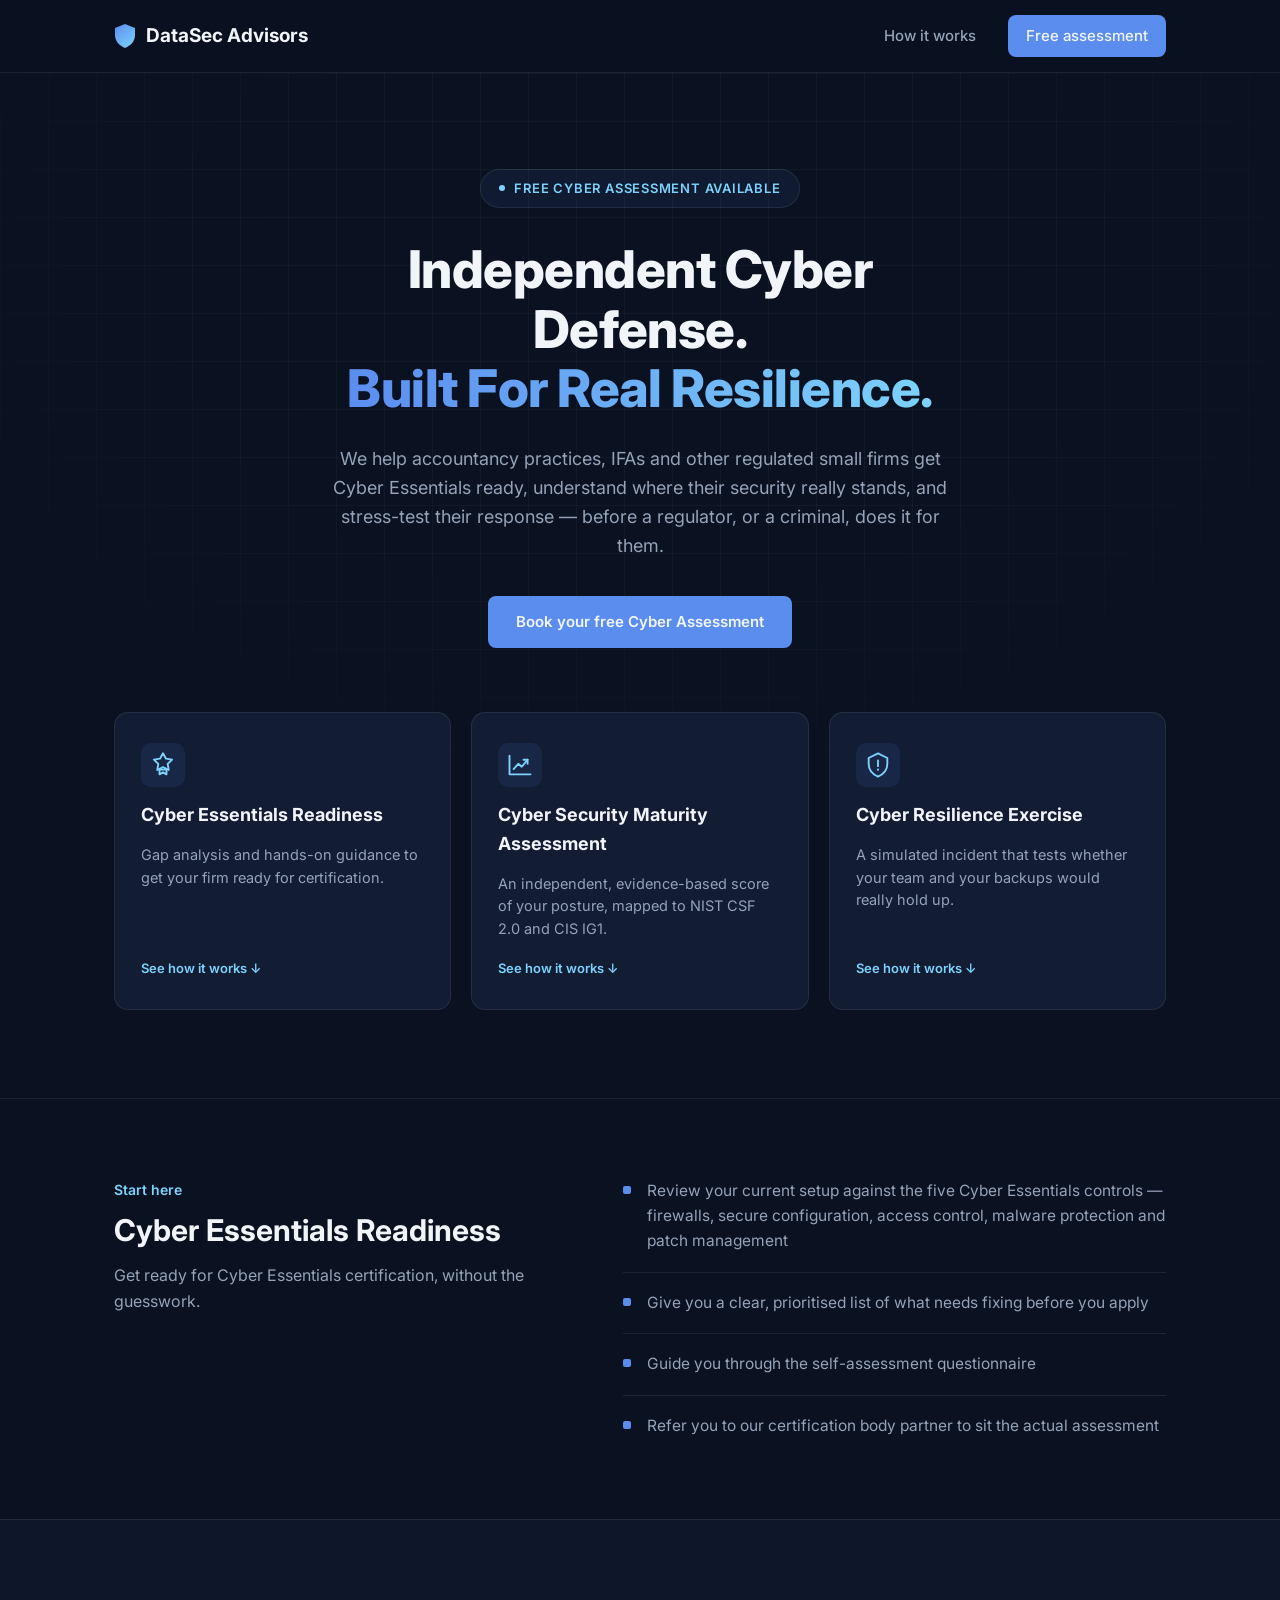
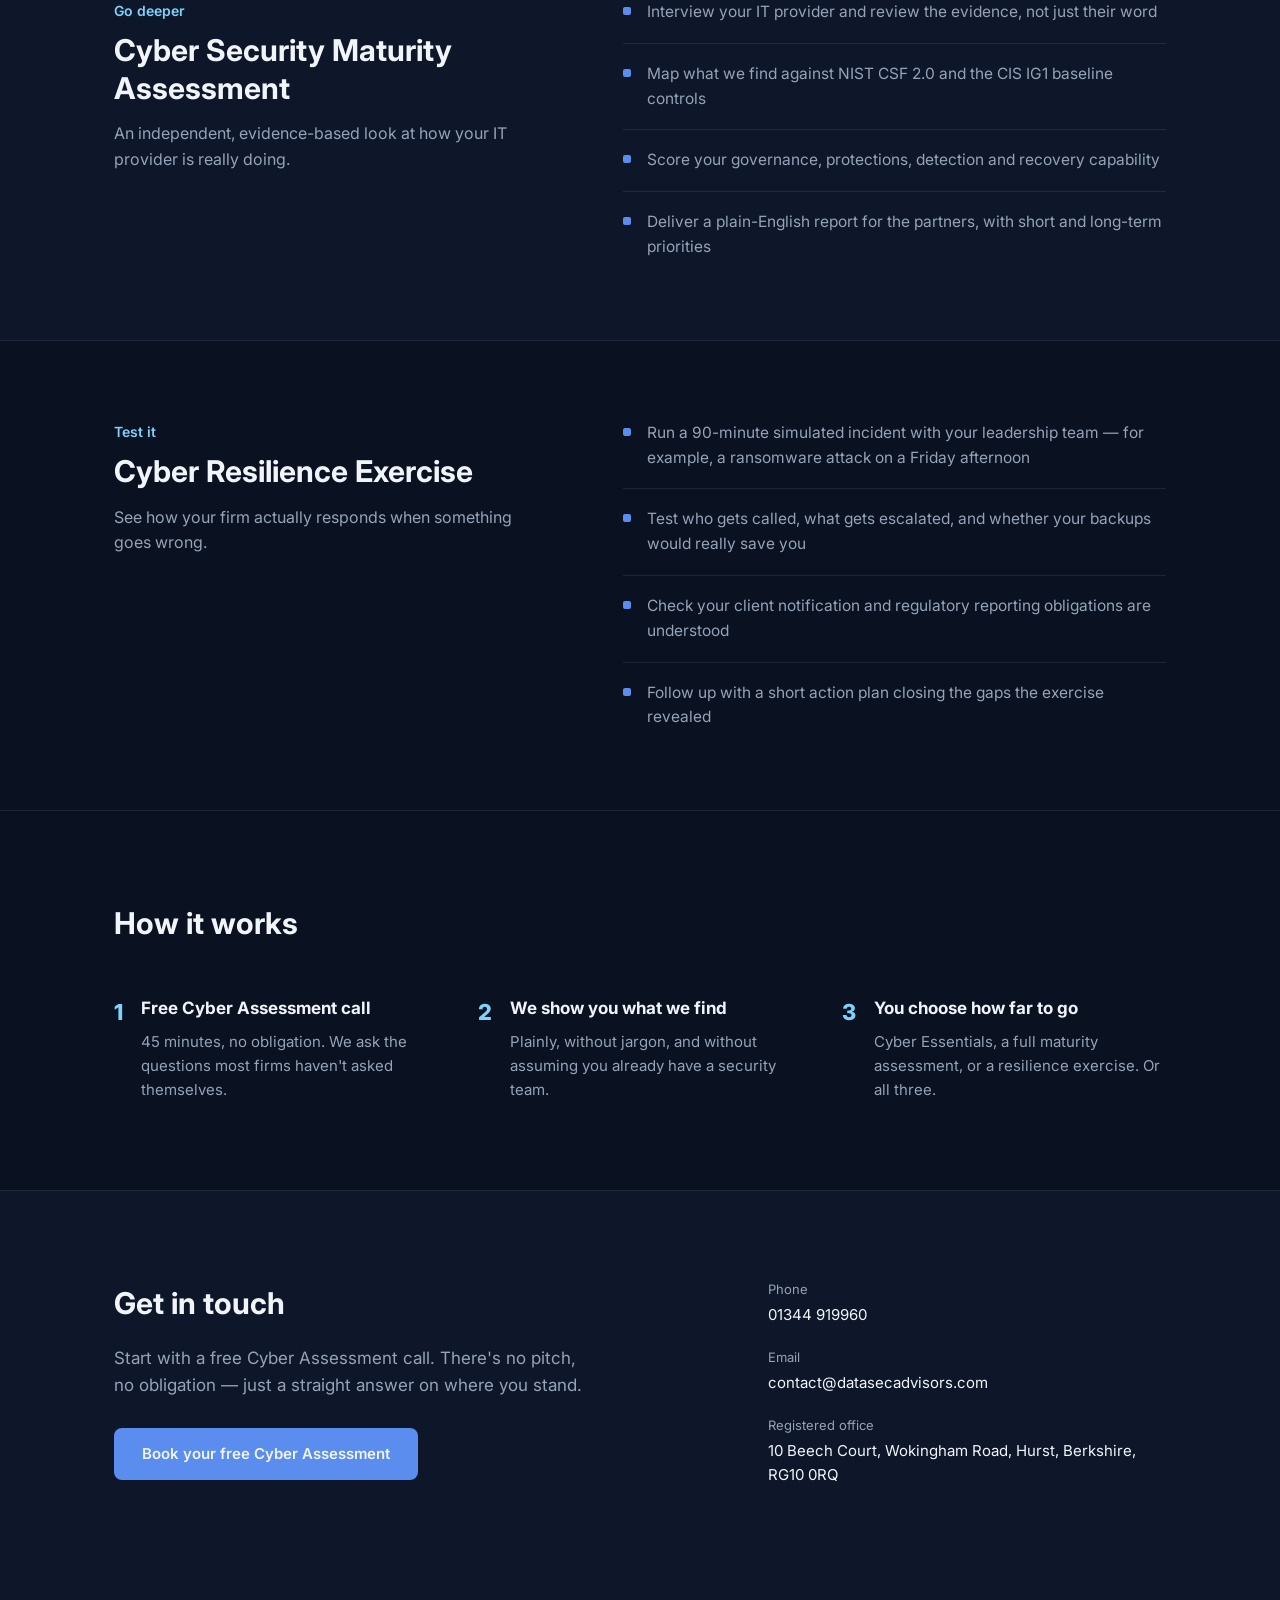
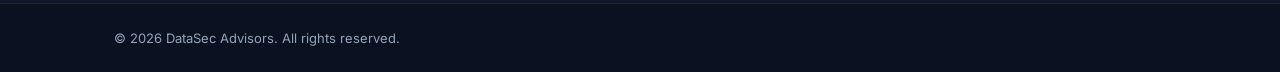
==== commit 5bdff9b7: "Add files via upload" ====
--- a/index.html
+++ b/index.html
@@ -30,9 +30,7 @@
       <span></span><span></span><span></span>
     </button>
     <nav class="primary-nav" id="primaryNav">
-      <a href="#services">Services</a>
       <a href="#how-it-works">How it works</a>
-      <a href="#contact">Contact</a>
       <a class="nav-cta" href="#contact">Free assessment</a>
     </nav>
   </div>
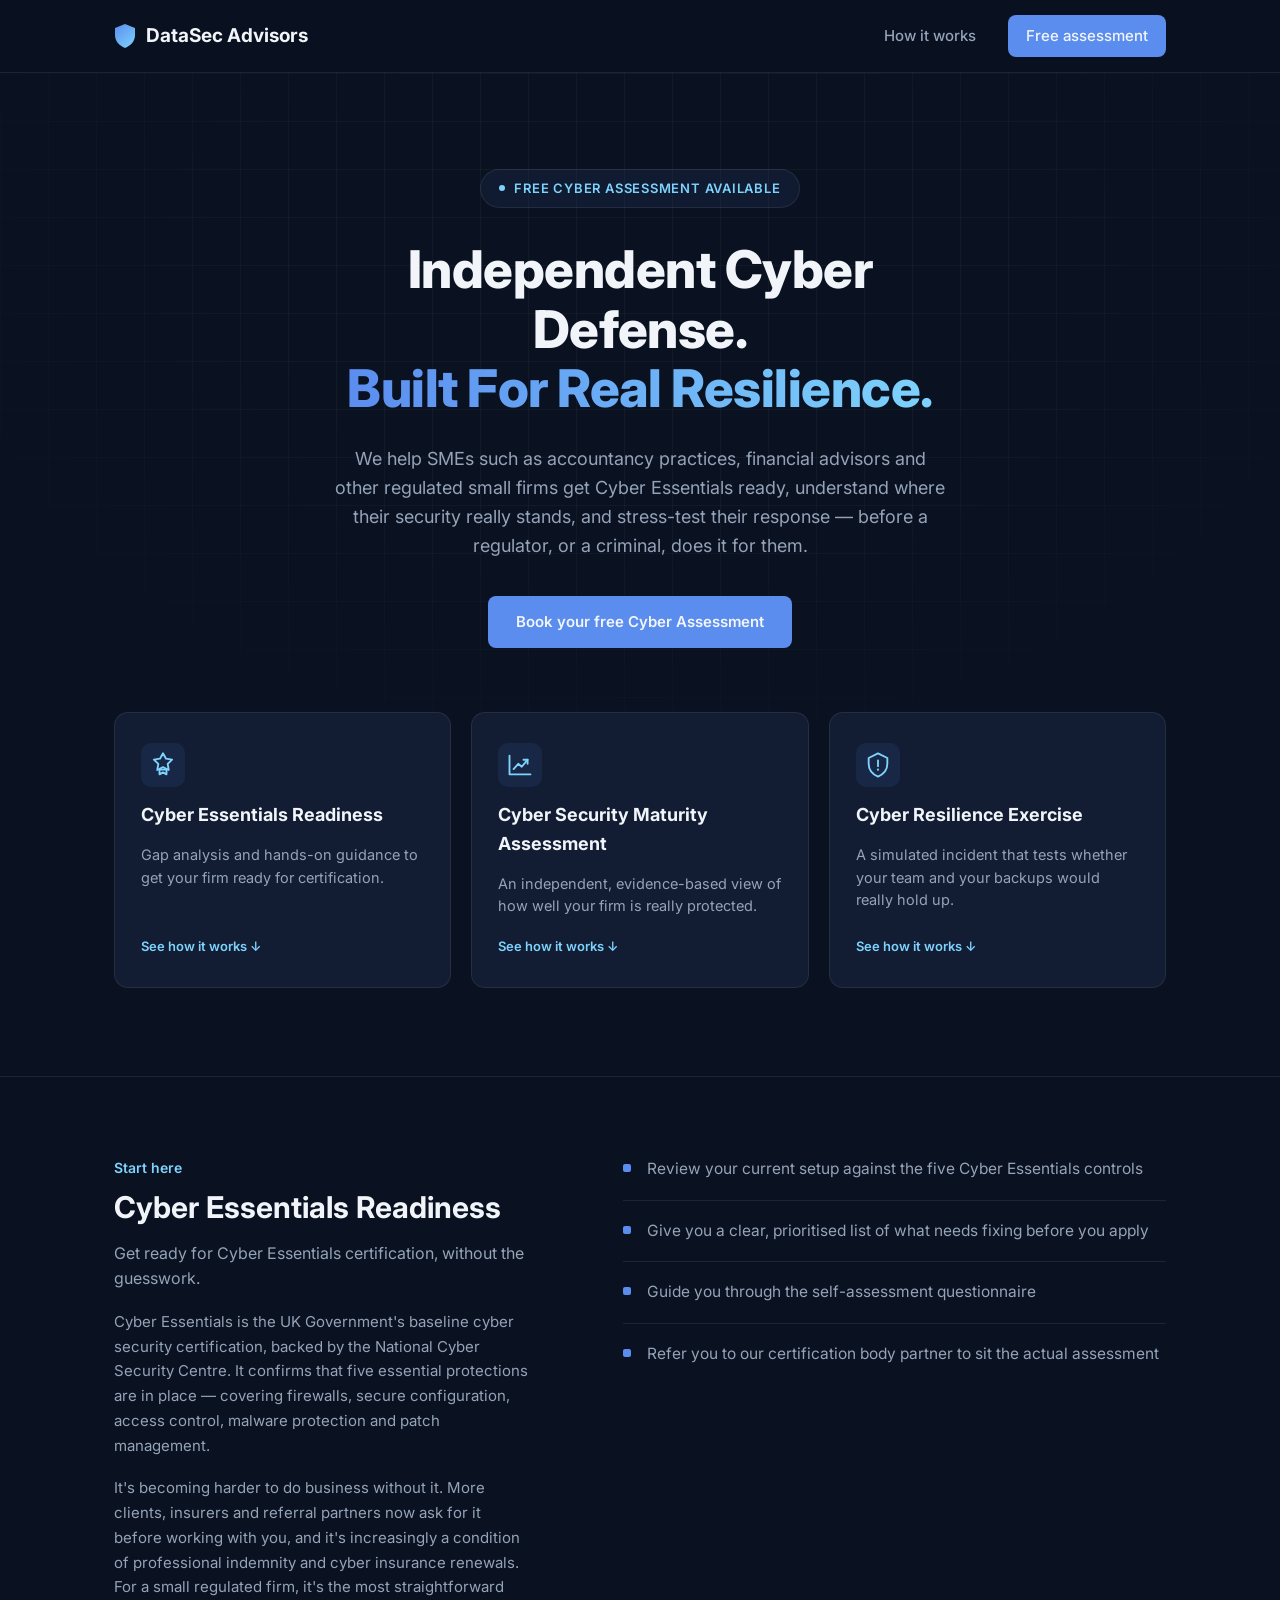
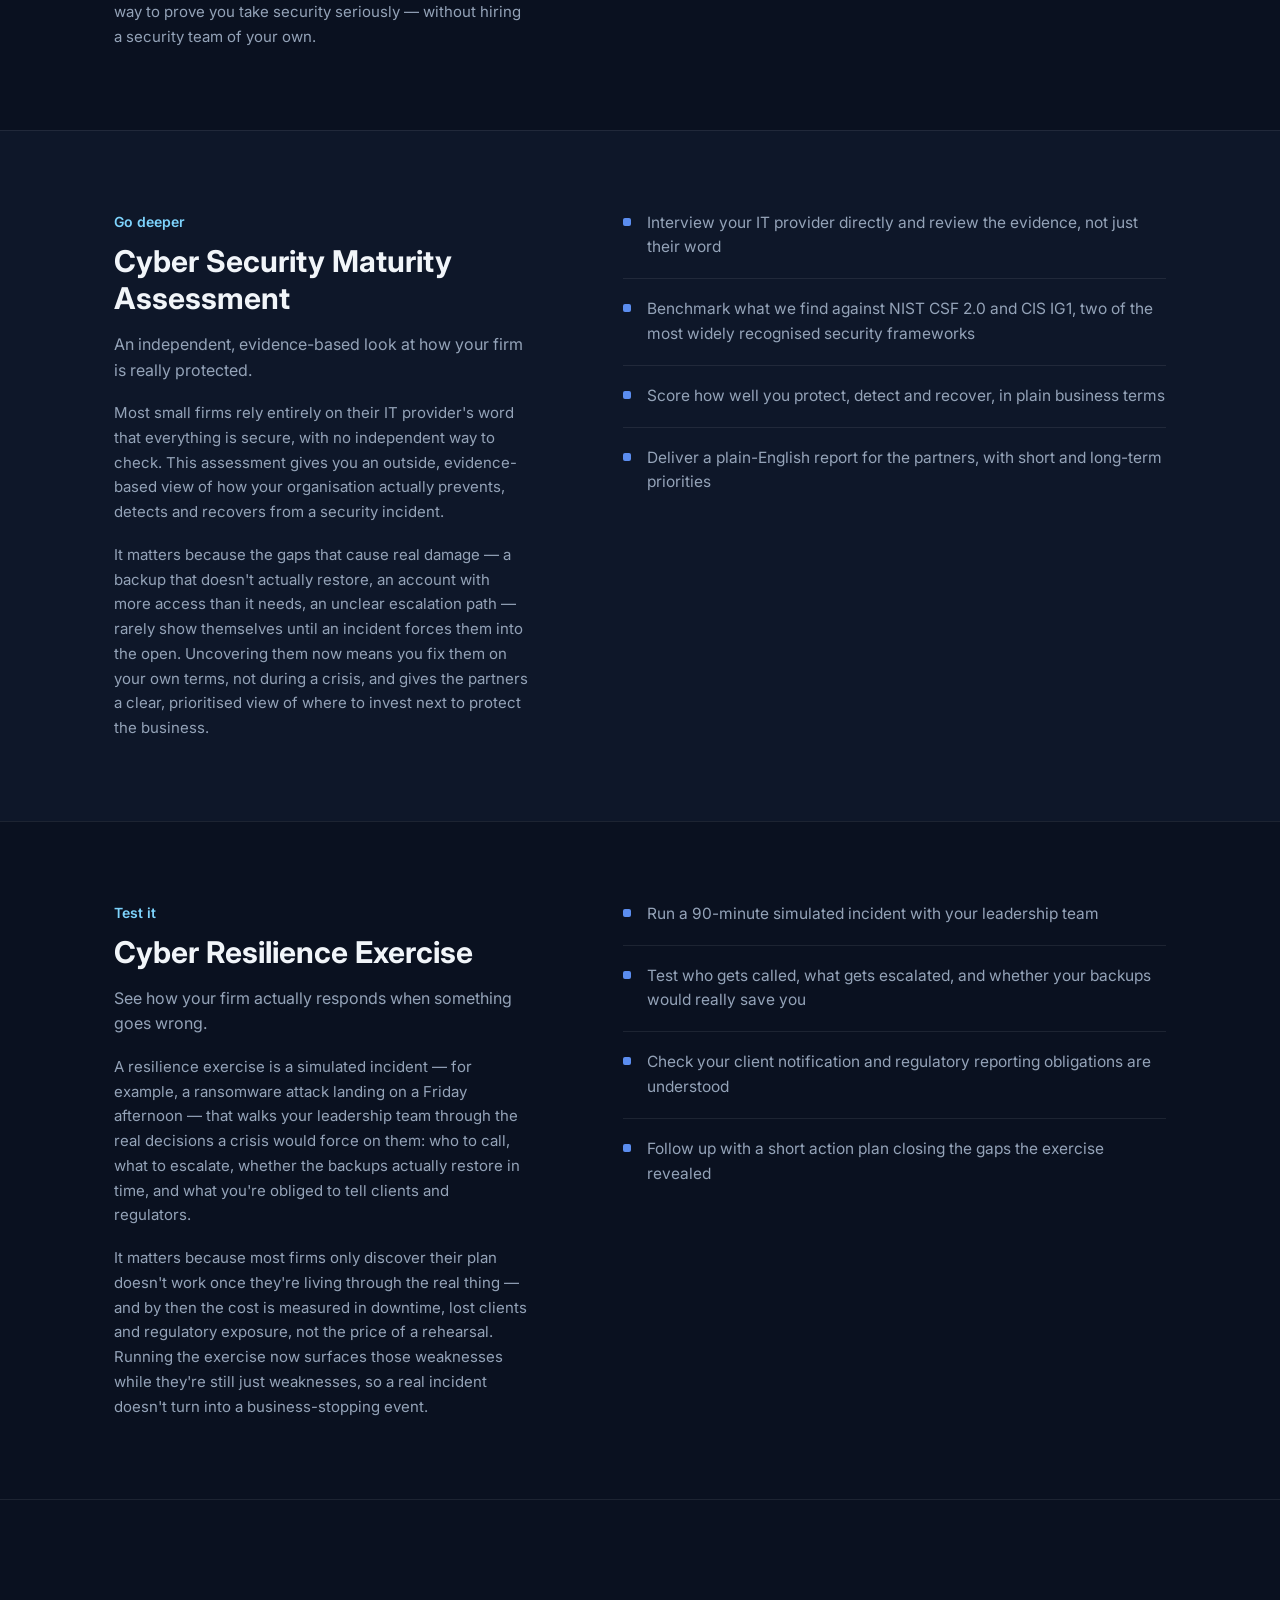
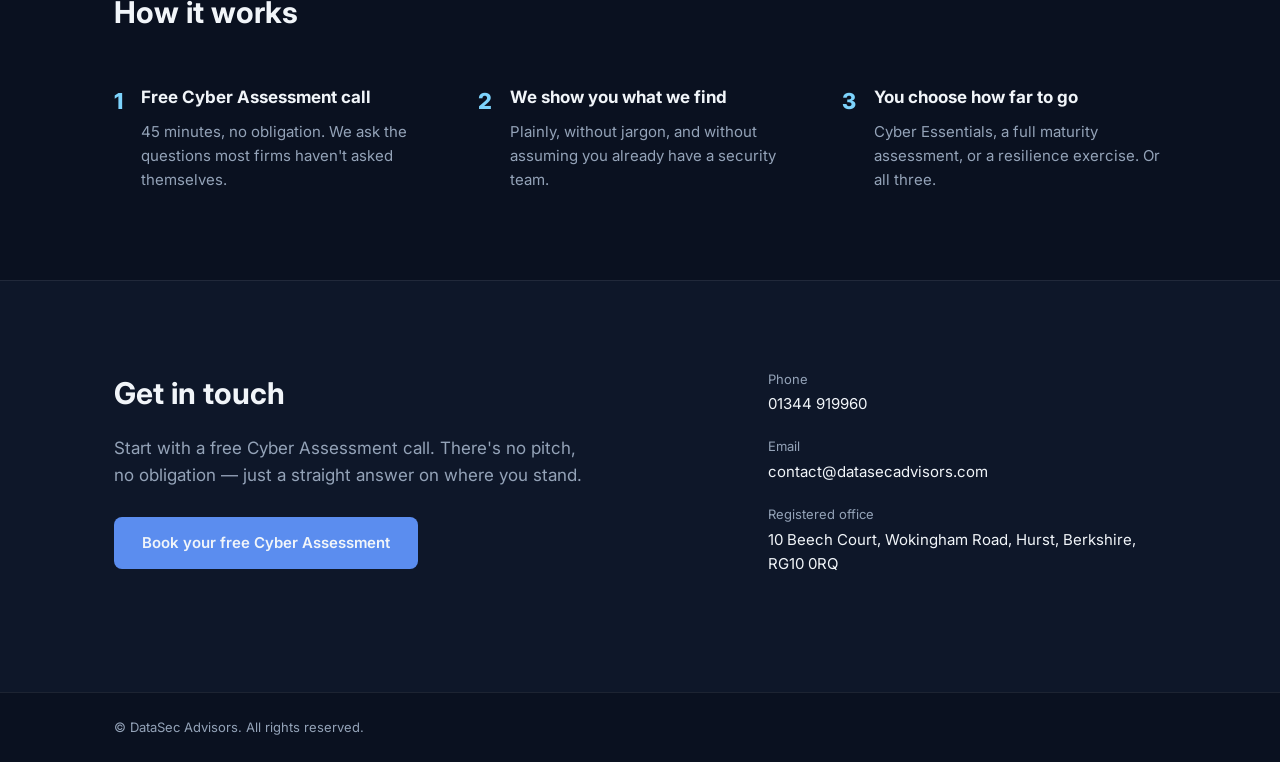
==== commit 6ccf1f3a: "Add files via upload" ====
--- a/index.html
+++ b/index.html
@@ -4,7 +4,7 @@
 <meta charset="UTF-8">
 <meta name="viewport" content="width=device-width, initial-scale=1">
 <title>DataSec Advisors — Cyber security for small regulated firms</title>
-<meta name="description" content="Independent cyber security advice for accountancy practices, IFAs and other regulated small firms. Cyber Essentials readiness, maturity assessments and resilience exercises.">
+<meta name="description" content="Independent cyber security advice for SMEs such as accountancy practices, financial advisors and other regulated small firms. Cyber Essentials readiness, maturity assessments and resilience exercises.">
 <link rel="preconnect" href="https://fonts.googleapis.com">
 <link rel="preconnect" href="https://fonts.gstatic.com" crossorigin>
 <link href="https://fonts.googleapis.com/css2?family=Inter:wght@400;500;600;700;800&display=swap" rel="stylesheet">
@@ -44,9 +44,9 @@
       <p class="badge"><span class="badge-dot"></span>FREE CYBER ASSESSMENT AVAILABLE</p>
       <h1>Independent Cyber Defense.<br><span class="gradient-text">Built For Real Resilience.</span></h1>
       <p class="hero-lead">
-        We help accountancy practices, IFAs and other regulated small firms get Cyber Essentials
-        ready, understand where their security really stands, and stress-test their response —
-        before a regulator, or a criminal, does it for them.
+        We help SMEs such as accountancy practices, financial advisors and other regulated small
+        firms get Cyber Essentials ready, understand where their security really stands, and
+        stress-test their response — before a regulator, or a criminal, does it for them.
       </p>
       <a class="button button-primary" href="#contact">Book your free Cyber Assessment</a>
 
@@ -72,7 +72,7 @@
             </svg>
           </span>
           <h3>Cyber Security Maturity Assessment</h3>
-          <p>An independent, evidence-based score of your posture, mapped to NIST CSF 2.0 and CIS IG1.</p>
+          <p>An independent, evidence-based view of how well your firm is really protected.</p>
           <span class="card-hint">See how it works ↓</span>
         </a>
 
@@ -98,9 +98,22 @@
         <p class="detail-tag">Start here</p>
         <h2>Cyber Essentials Readiness</h2>
         <p class="detail-summary">Get ready for Cyber Essentials certification, without the guesswork.</p>
+        <p class="detail-narrative">
+          Cyber Essentials is the UK Government's baseline cyber security certification, backed by
+          the National Cyber Security Centre. It confirms that five essential protections are in
+          place — covering firewalls, secure configuration, access control, malware protection and
+          patch management.
+        </p>
+        <p class="detail-narrative">
+          It's becoming harder to do business without it. More clients, insurers and referral
+          partners now ask for it before working with you, and it's increasingly a condition of
+          professional indemnity and cyber insurance renewals. For a small regulated firm, it's the
+          most straightforward way to prove you take security seriously — without hiring a security
+          team of your own.
+        </p>
       </div>
       <ul class="detail-list">
-        <li>Review your current setup against the five Cyber Essentials controls — firewalls, secure configuration, access control, malware protection and patch management</li>
+        <li>Review your current setup against the five Cyber Essentials controls</li>
         <li>Give you a clear, prioritised list of what needs fixing before you apply</li>
         <li>Guide you through the self-assessment questionnaire</li>
         <li>Refer you to our certification body partner to sit the actual assessment</li>
@@ -113,12 +126,24 @@
       <div class="detail-head">
         <p class="detail-tag">Go deeper</p>
         <h2>Cyber Security Maturity Assessment</h2>
-        <p class="detail-summary">An independent, evidence-based look at how your IT provider is really doing.</p>
+        <p class="detail-summary">An independent, evidence-based look at how your firm is really protected.</p>
+        <p class="detail-narrative">
+          Most small firms rely entirely on their IT provider's word that everything is secure, with
+          no independent way to check. This assessment gives you an outside, evidence-based view of
+          how your organisation actually prevents, detects and recovers from a security incident.
+        </p>
+        <p class="detail-narrative">
+          It matters because the gaps that cause real damage — a backup that doesn't actually
+          restore, an account with more access than it needs, an unclear escalation path — rarely
+          show themselves until an incident forces them into the open. Uncovering them now means you
+          fix them on your own terms, not during a crisis, and gives the partners a clear,
+          prioritised view of where to invest next to protect the business.
+        </p>
       </div>
       <ul class="detail-list">
-        <li>Interview your IT provider and review the evidence, not just their word</li>
-        <li>Map what we find against NIST CSF 2.0 and the CIS IG1 baseline controls</li>
-        <li>Score your governance, protections, detection and recovery capability</li>
+        <li>Interview your IT provider directly and review the evidence, not just their word</li>
+        <li>Benchmark what we find against NIST CSF 2.0 and CIS IG1, two of the most widely recognised security frameworks</li>
+        <li>Score how well you protect, detect and recover, in plain business terms</li>
         <li>Deliver a plain-English report for the partners, with short and long-term priorities</li>
       </ul>
     </div>
@@ -130,9 +155,22 @@
         <p class="detail-tag">Test it</p>
         <h2>Cyber Resilience Exercise</h2>
         <p class="detail-summary">See how your firm actually responds when something goes wrong.</p>
+        <p class="detail-narrative">
+          A resilience exercise is a simulated incident — for example, a ransomware attack landing
+          on a Friday afternoon — that walks your leadership team through the real decisions a
+          crisis would force on them: who to call, what to escalate, whether the backups actually
+          restore in time, and what you're obliged to tell clients and regulators.
+        </p>
+        <p class="detail-narrative">
+          It matters because most firms only discover their plan doesn't work once they're living
+          through the real thing — and by then the cost is measured in downtime, lost clients and
+          regulatory exposure, not the price of a rehearsal. Running the exercise now surfaces those
+          weaknesses while they're still just weaknesses, so a real incident doesn't turn into a
+          business-stopping event.
+        </p>
       </div>
       <ul class="detail-list">
-        <li>Run a 90-minute simulated incident with your leadership team — for example, a ransomware attack on a Friday afternoon</li>
+        <li>Run a 90-minute simulated incident with your leadership team</li>
         <li>Test who gets called, what gets escalated, and whether your backups would really save you</li>
         <li>Check your client notification and regulatory reporting obligations are understood</li>
         <li>Follow up with a short action plan closing the gaps the exercise revealed</li>
--- a/styles.css
+++ b/styles.css
@@ -309,6 +309,14 @@
   max-width: 42ch;
 }
 
+.detail-narrative {
+  font-size: 15px;
+  color: var(--text-muted);
+  line-height: 1.65;
+  max-width: 46ch;
+  margin: 18px 0 0;
+}
+
 .detail-list {
   margin: 0;
   padding: 0;
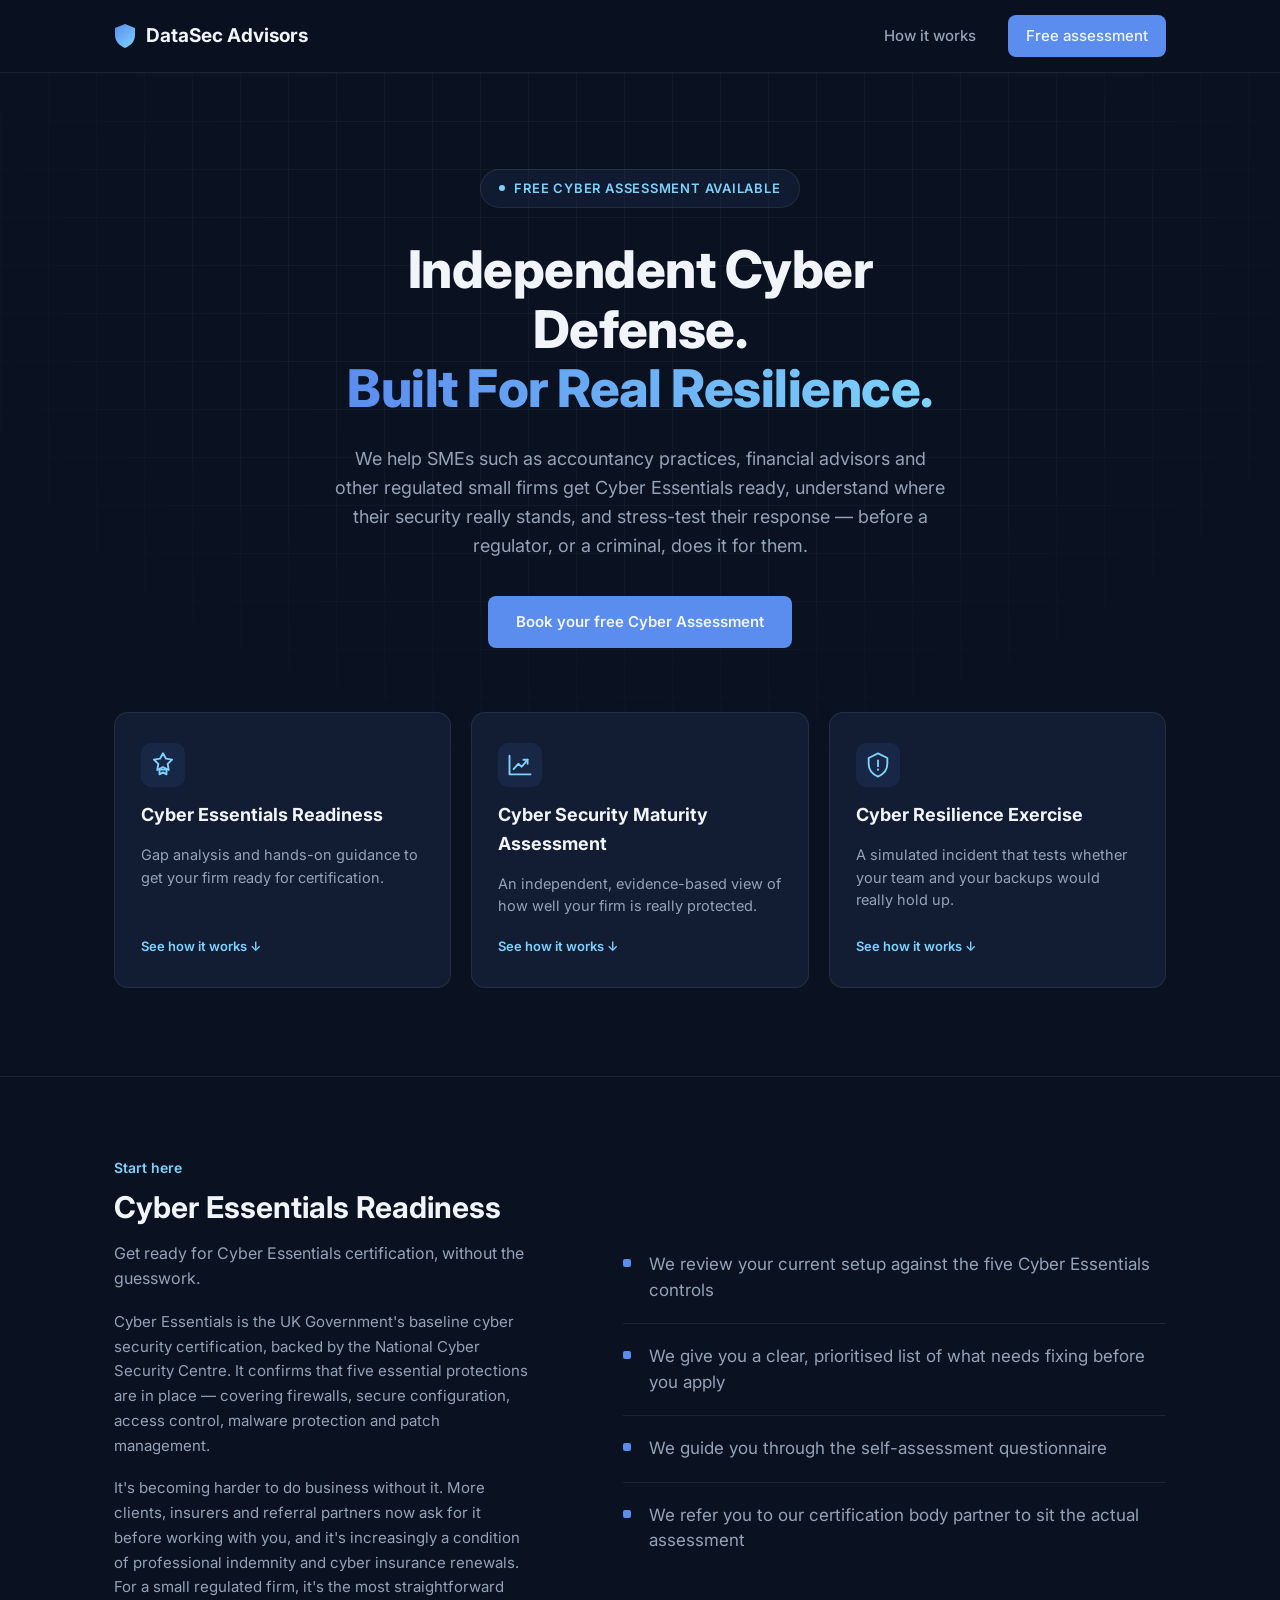
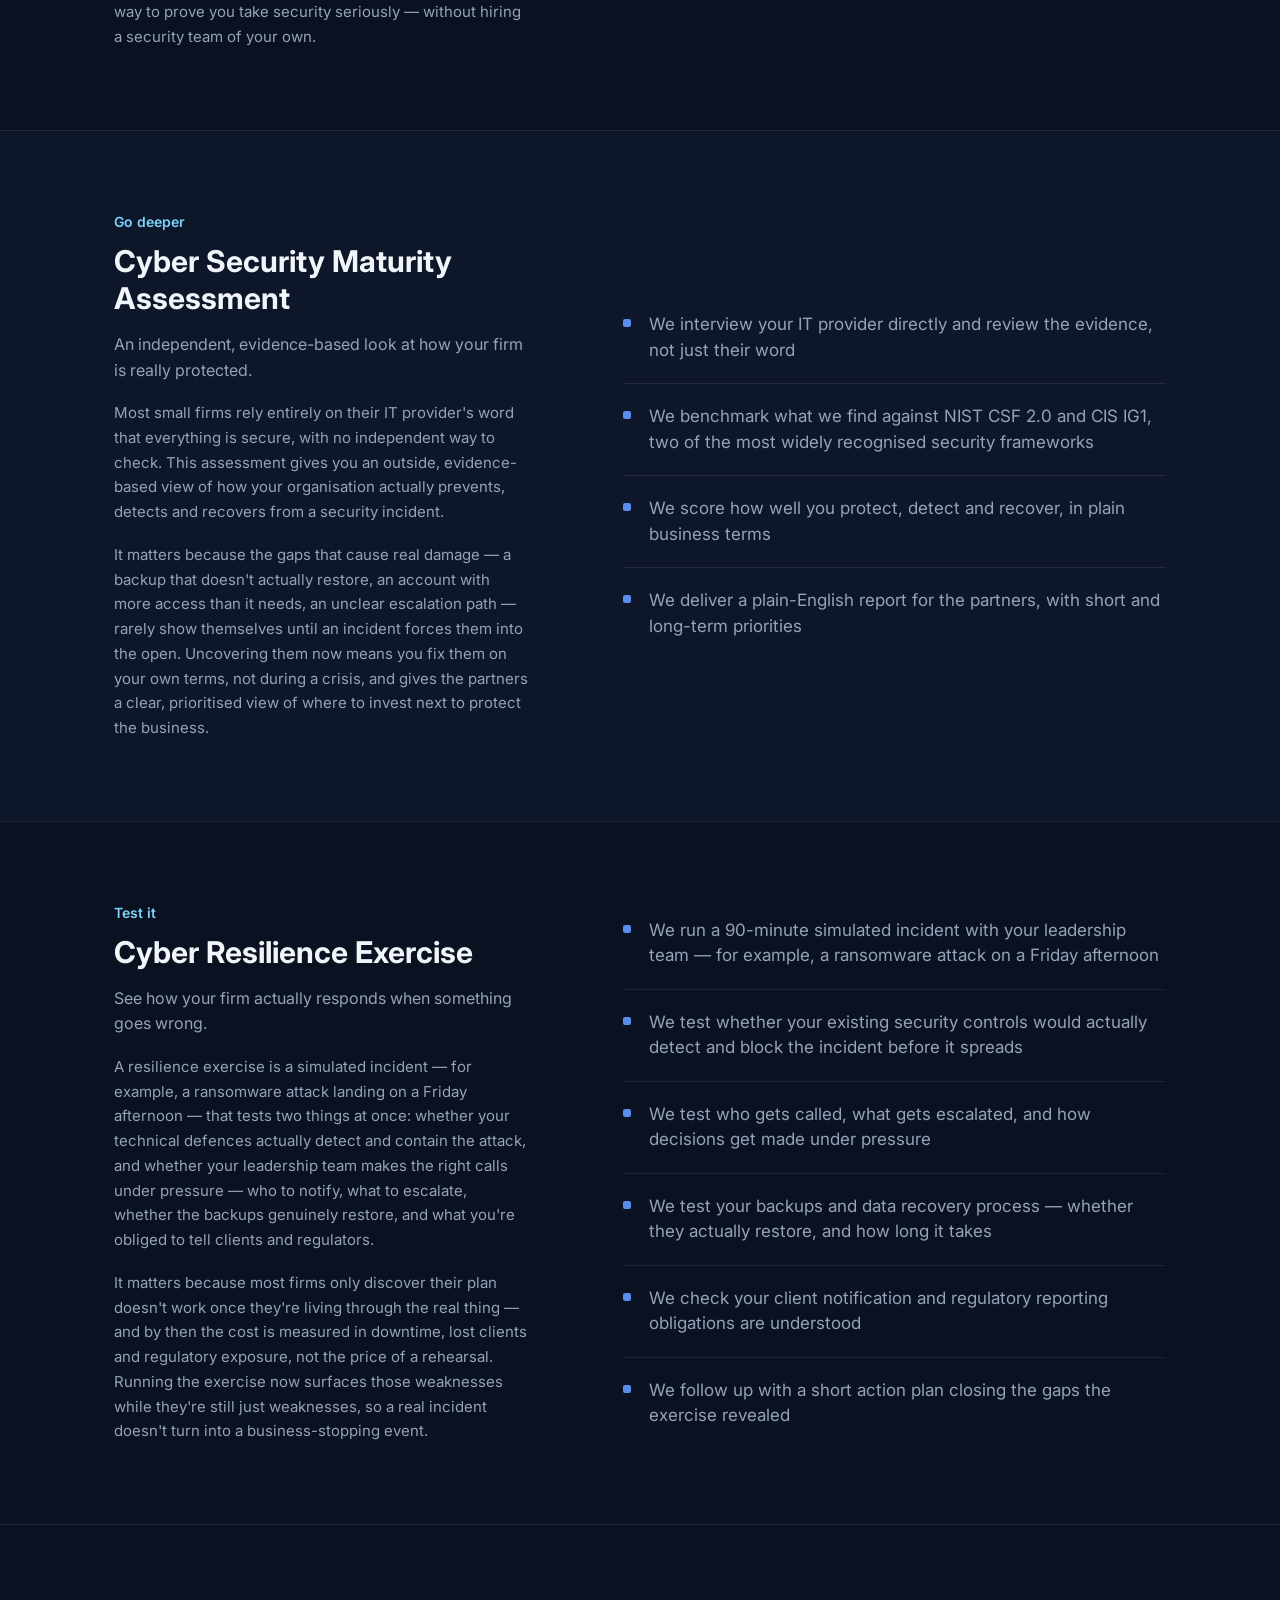
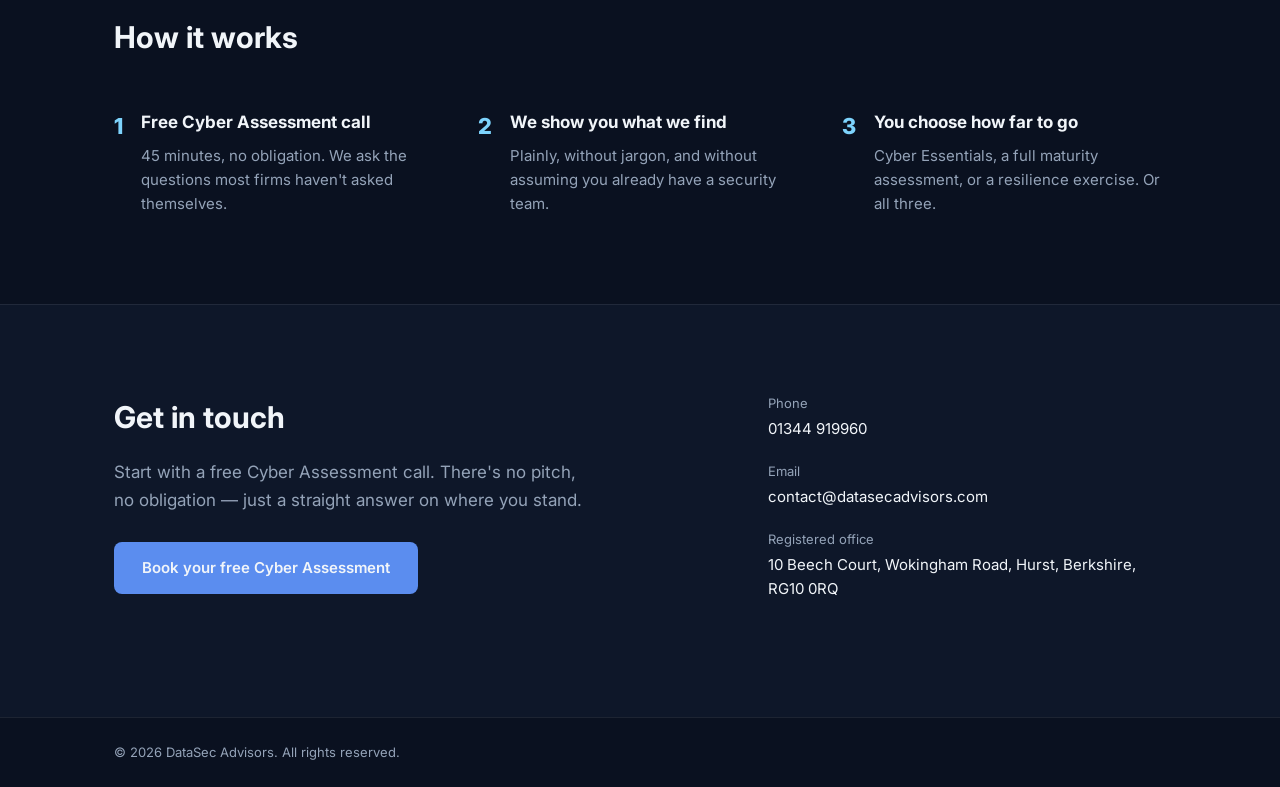
==== commit a81f5814: "Add files via upload" ====
--- a/index.html
+++ b/index.html
@@ -113,10 +113,10 @@
         </p>
       </div>
       <ul class="detail-list">
-        <li>Review your current setup against the five Cyber Essentials controls</li>
-        <li>Give you a clear, prioritised list of what needs fixing before you apply</li>
-        <li>Guide you through the self-assessment questionnaire</li>
-        <li>Refer you to our certification body partner to sit the actual assessment</li>
+        <li>We review your current setup against the five Cyber Essentials controls</li>
+        <li>We give you a clear, prioritised list of what needs fixing before you apply</li>
+        <li>We guide you through the self-assessment questionnaire</li>
+        <li>We refer you to our certification body partner to sit the actual assessment</li>
       </ul>
     </div>
   </section>
@@ -141,10 +141,10 @@
         </p>
       </div>
       <ul class="detail-list">
-        <li>Interview your IT provider directly and review the evidence, not just their word</li>
-        <li>Benchmark what we find against NIST CSF 2.0 and CIS IG1, two of the most widely recognised security frameworks</li>
-        <li>Score how well you protect, detect and recover, in plain business terms</li>
-        <li>Deliver a plain-English report for the partners, with short and long-term priorities</li>
+        <li>We interview your IT provider directly and review the evidence, not just their word</li>
+        <li>We benchmark what we find against NIST CSF 2.0 and CIS IG1, two of the most widely recognised security frameworks</li>
+        <li>We score how well you protect, detect and recover, in plain business terms</li>
+        <li>We deliver a plain-English report for the partners, with short and long-term priorities</li>
       </ul>
     </div>
   </section>
@@ -157,9 +157,10 @@
         <p class="detail-summary">See how your firm actually responds when something goes wrong.</p>
         <p class="detail-narrative">
           A resilience exercise is a simulated incident — for example, a ransomware attack landing
-          on a Friday afternoon — that walks your leadership team through the real decisions a
-          crisis would force on them: who to call, what to escalate, whether the backups actually
-          restore in time, and what you're obliged to tell clients and regulators.
+          on a Friday afternoon — that tests two things at once: whether your technical defences
+          actually detect and contain the attack, and whether your leadership team makes the right
+          calls under pressure — who to notify, what to escalate, whether the backups genuinely
+          restore, and what you're obliged to tell clients and regulators.
         </p>
         <p class="detail-narrative">
           It matters because most firms only discover their plan doesn't work once they're living
@@ -170,10 +171,12 @@
         </p>
       </div>
       <ul class="detail-list">
-        <li>Run a 90-minute simulated incident with your leadership team</li>
-        <li>Test who gets called, what gets escalated, and whether your backups would really save you</li>
-        <li>Check your client notification and regulatory reporting obligations are understood</li>
-        <li>Follow up with a short action plan closing the gaps the exercise revealed</li>
+        <li>We run a 90-minute simulated incident with your leadership team — for example, a ransomware attack on a Friday afternoon</li>
+        <li>We test whether your existing security controls would actually detect and block the incident before it spreads</li>
+        <li>We test who gets called, what gets escalated, and how decisions get made under pressure</li>
+        <li>We test your backups and data recovery process — whether they actually restore, and how long it takes</li>
+        <li>We check your client notification and regulatory reporting obligations are understood</li>
+        <li>We follow up with a short action plan closing the gaps the exercise revealed</li>
       </ul>
     </div>
   </section>
--- a/styles.css
+++ b/styles.css
@@ -287,6 +287,7 @@
   display: grid;
   grid-template-columns: 1fr 1.2fr;
   gap: 56px;
+  align-items: center;
 }
 
 .detail-tag {
@@ -325,11 +326,12 @@
 
 .detail-list li {
   position: relative;
-  padding: 0 0 18px 24px;
-  color: var(--text-muted);
-  font-size: 15.5px;
+  padding: 0 0 20px 26px;
+  color: var(--text-muted);
+  font-size: 17px;
+  line-height: 1.5;
   border-bottom: 1px solid var(--line);
-  margin-bottom: 18px;
+  margin-bottom: 20px;
 }
 
 .detail-list li:last-child {
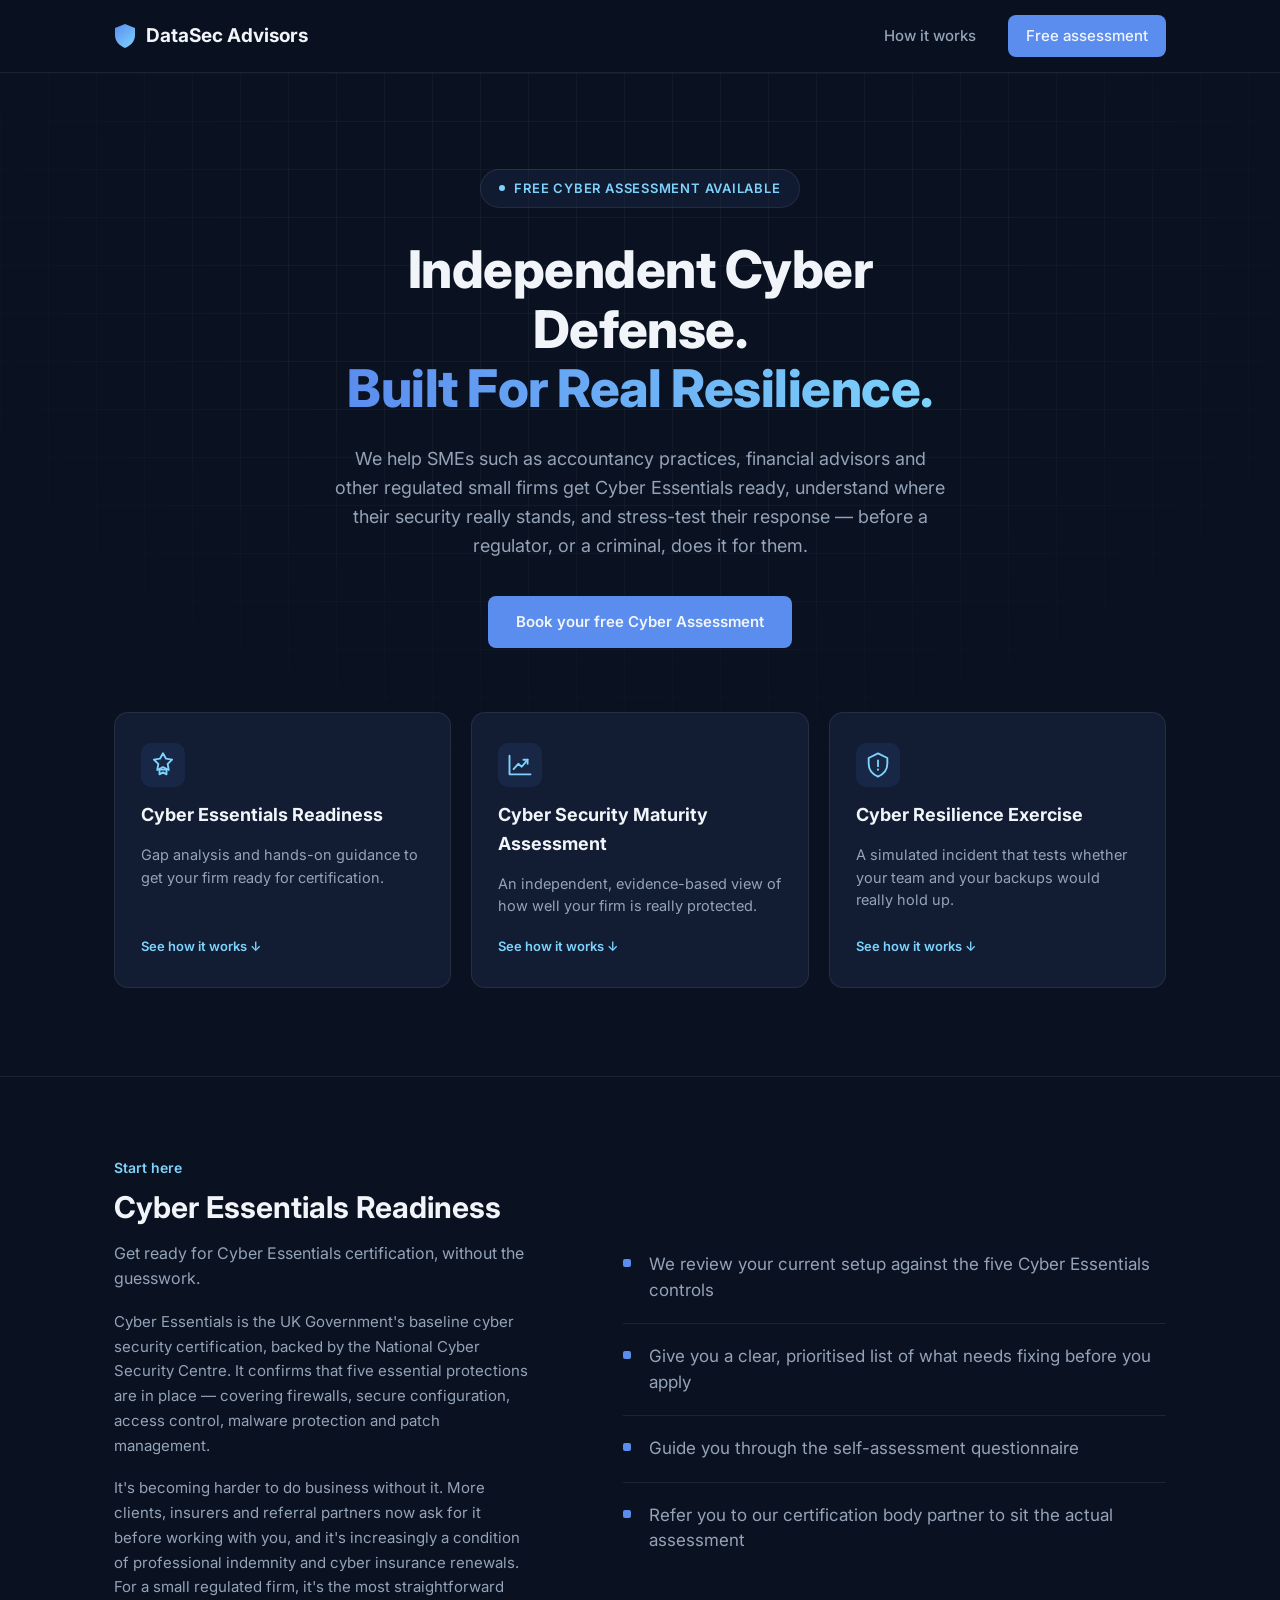
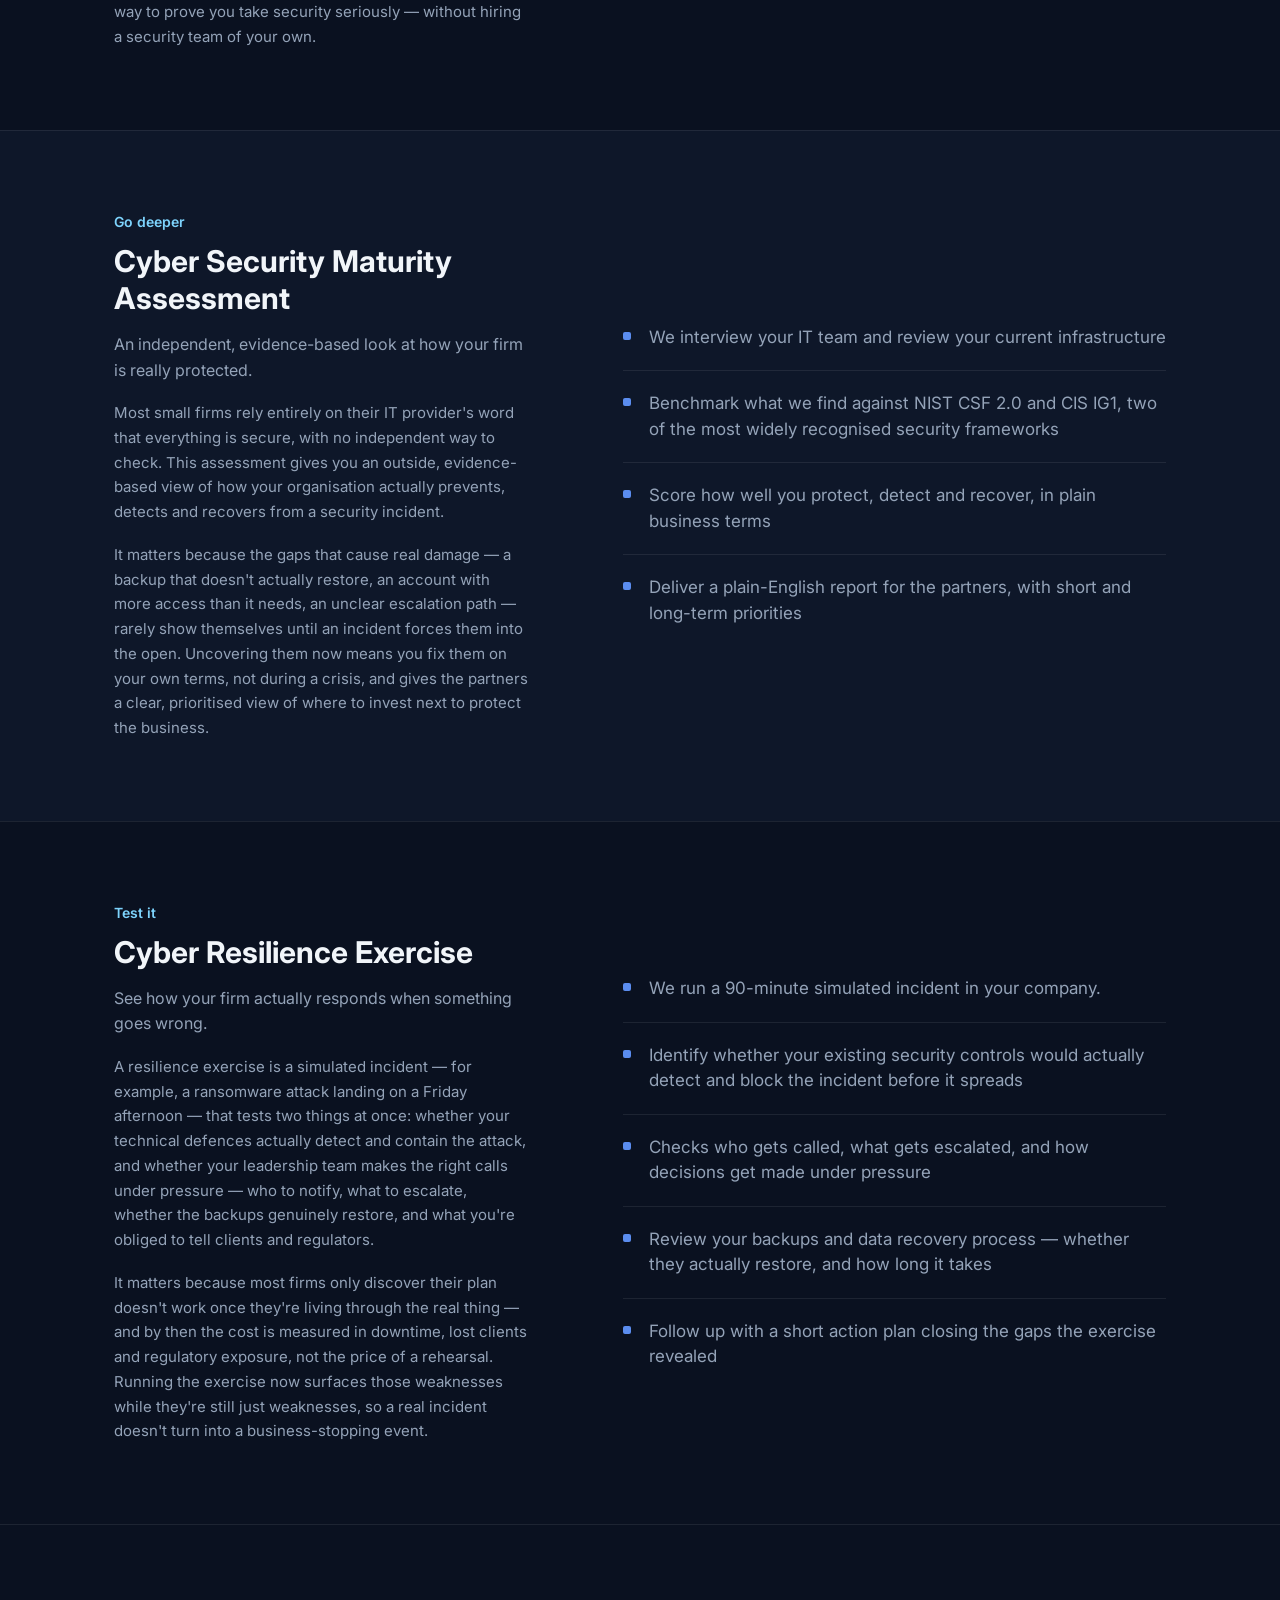
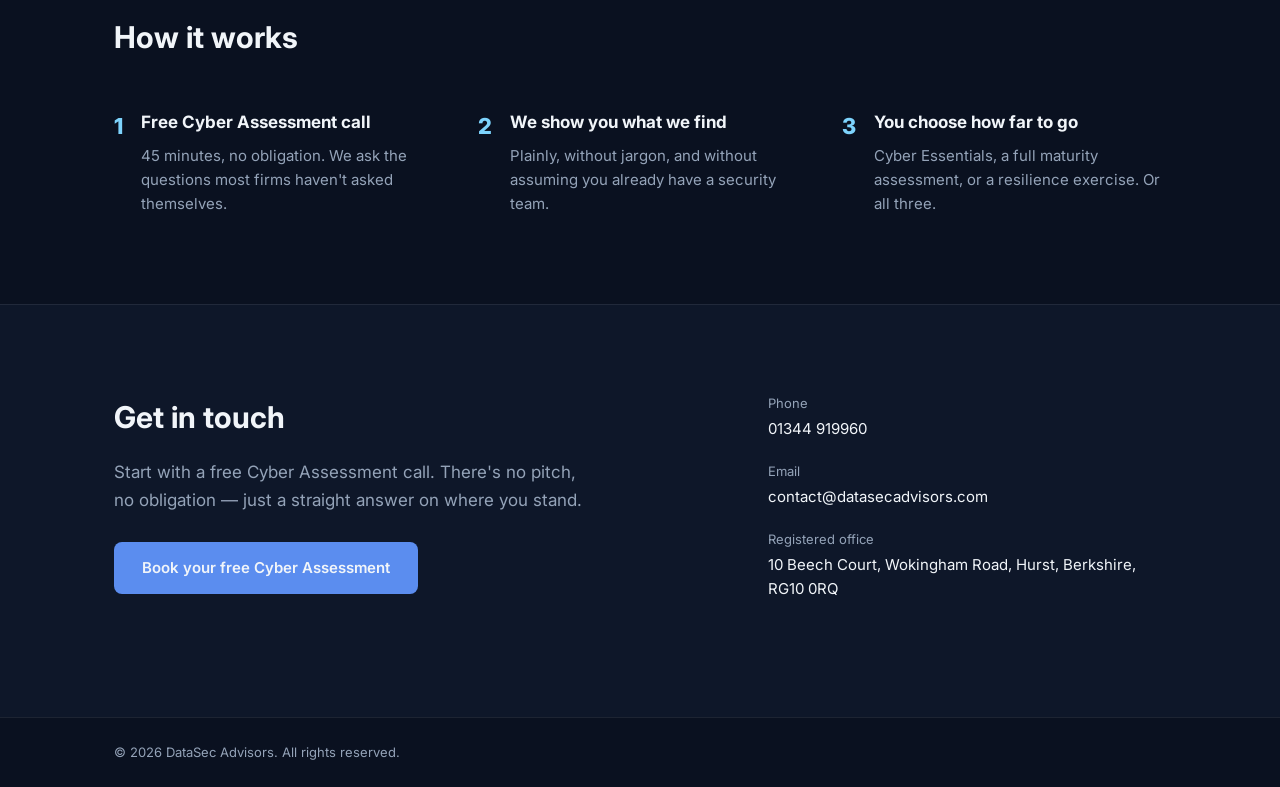
==== commit 29b64a3f: "Add files via upload" ====
--- a/index.html
+++ b/index.html
@@ -114,9 +114,9 @@
       </div>
       <ul class="detail-list">
         <li>We review your current setup against the five Cyber Essentials controls</li>
-        <li>We give you a clear, prioritised list of what needs fixing before you apply</li>
-        <li>We guide you through the self-assessment questionnaire</li>
-        <li>We refer you to our certification body partner to sit the actual assessment</li>
+        <li>Give you a clear, prioritised list of what needs fixing before you apply</li>
+        <li>Guide you through the self-assessment questionnaire</li>
+        <li>Refer you to our certification body partner to sit the actual assessment</li>
       </ul>
     </div>
   </section>
@@ -141,10 +141,10 @@
         </p>
       </div>
       <ul class="detail-list">
-        <li>We interview your IT provider directly and review the evidence, not just their word</li>
-        <li>We benchmark what we find against NIST CSF 2.0 and CIS IG1, two of the most widely recognised security frameworks</li>
-        <li>We score how well you protect, detect and recover, in plain business terms</li>
-        <li>We deliver a plain-English report for the partners, with short and long-term priorities</li>
+        <li>We interview your IT team and review your current infrastructure</li>
+        <li>Benchmark what we find against NIST CSF 2.0 and CIS IG1, two of the most widely recognised security frameworks</li>
+        <li>Score how well you protect, detect and recover, in plain business terms</li>
+        <li>Deliver a plain-English report for the partners, with short and long-term priorities</li>
       </ul>
     </div>
   </section>
@@ -171,12 +171,11 @@
         </p>
       </div>
       <ul class="detail-list">
-        <li>We run a 90-minute simulated incident with your leadership team — for example, a ransomware attack on a Friday afternoon</li>
-        <li>We test whether your existing security controls would actually detect and block the incident before it spreads</li>
-        <li>We test who gets called, what gets escalated, and how decisions get made under pressure</li>
-        <li>We test your backups and data recovery process — whether they actually restore, and how long it takes</li>
-        <li>We check your client notification and regulatory reporting obligations are understood</li>
-        <li>We follow up with a short action plan closing the gaps the exercise revealed</li>
+        <li>We run a 90-minute simulated incident in your company.</li>
+        <li>Identify whether your existing security controls would actually detect and block the incident before it spreads</li>
+        <li>Checks who gets called, what gets escalated, and how decisions get made under pressure</li>
+        <li>Review your backups and data recovery process — whether they actually restore, and how long it takes</li>
+        <li>Follow up with a short action plan closing the gaps the exercise revealed</li>
       </ul>
     </div>
   </section>
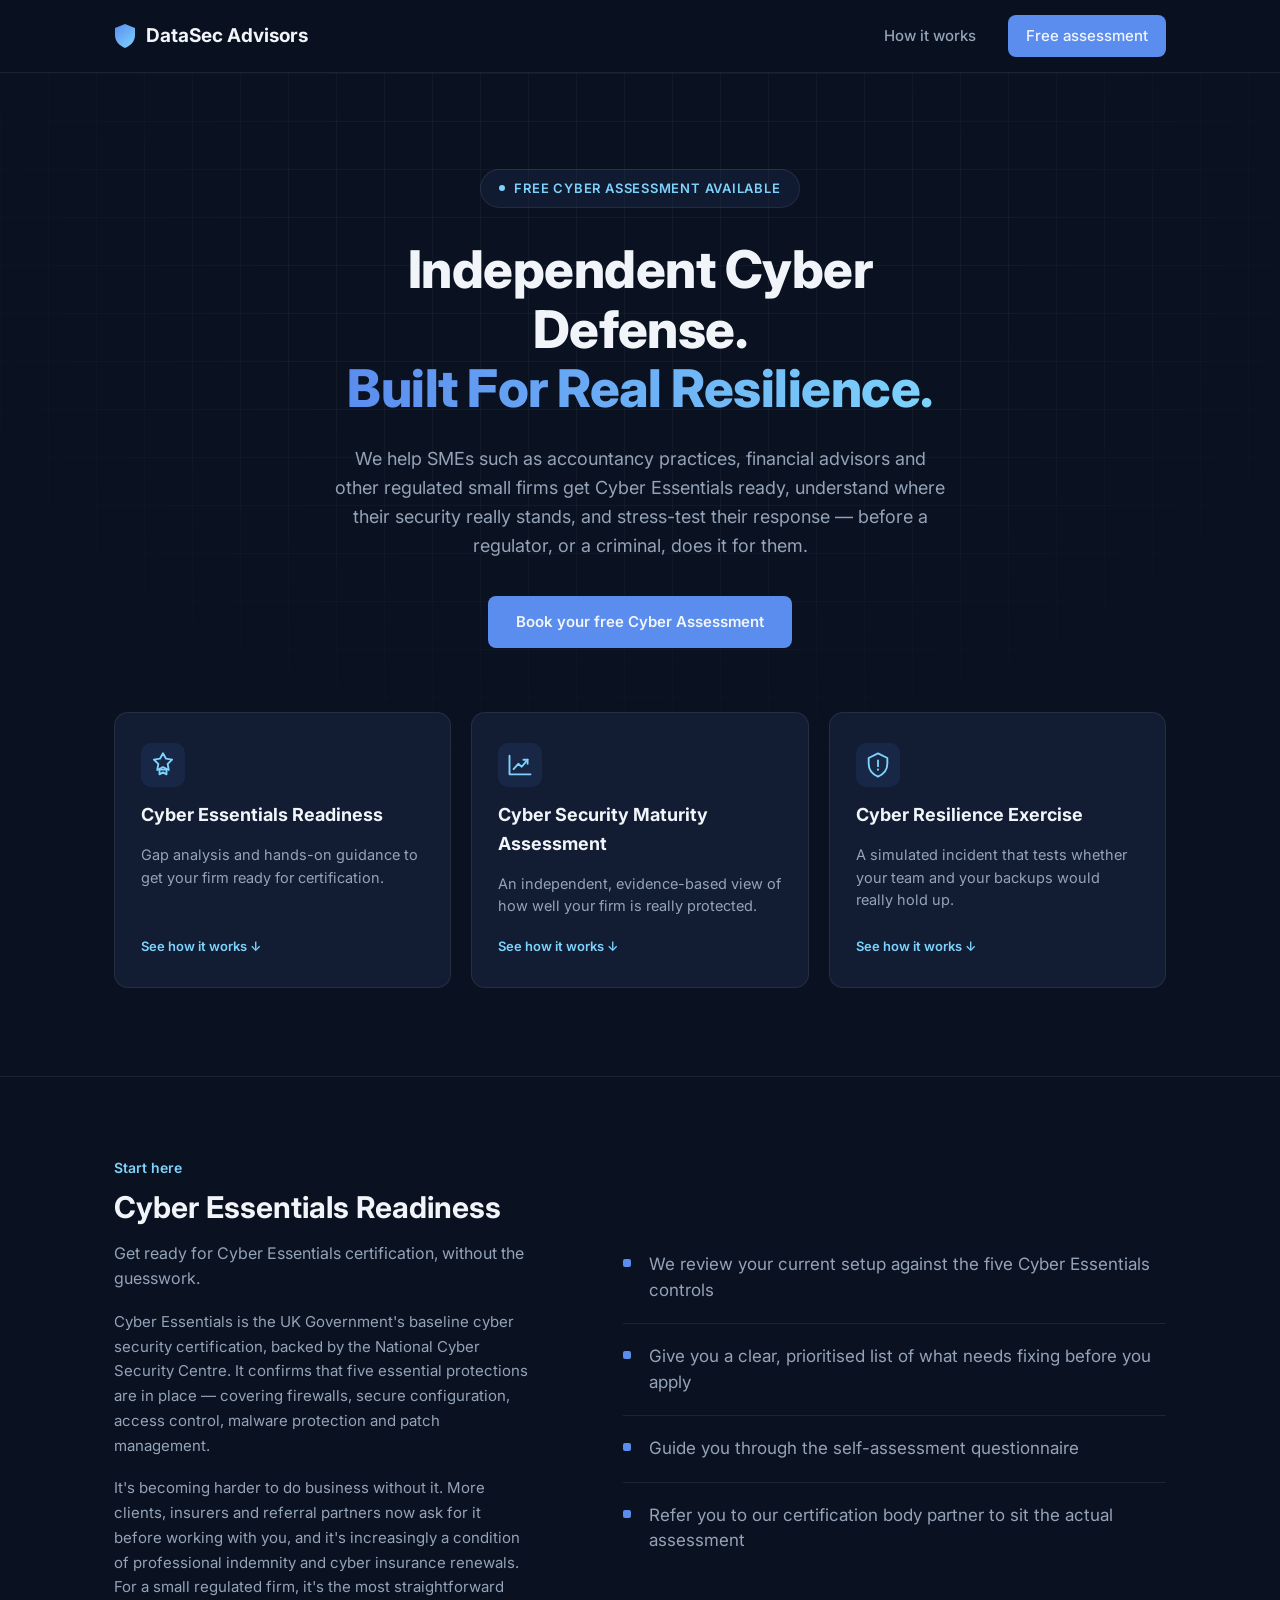
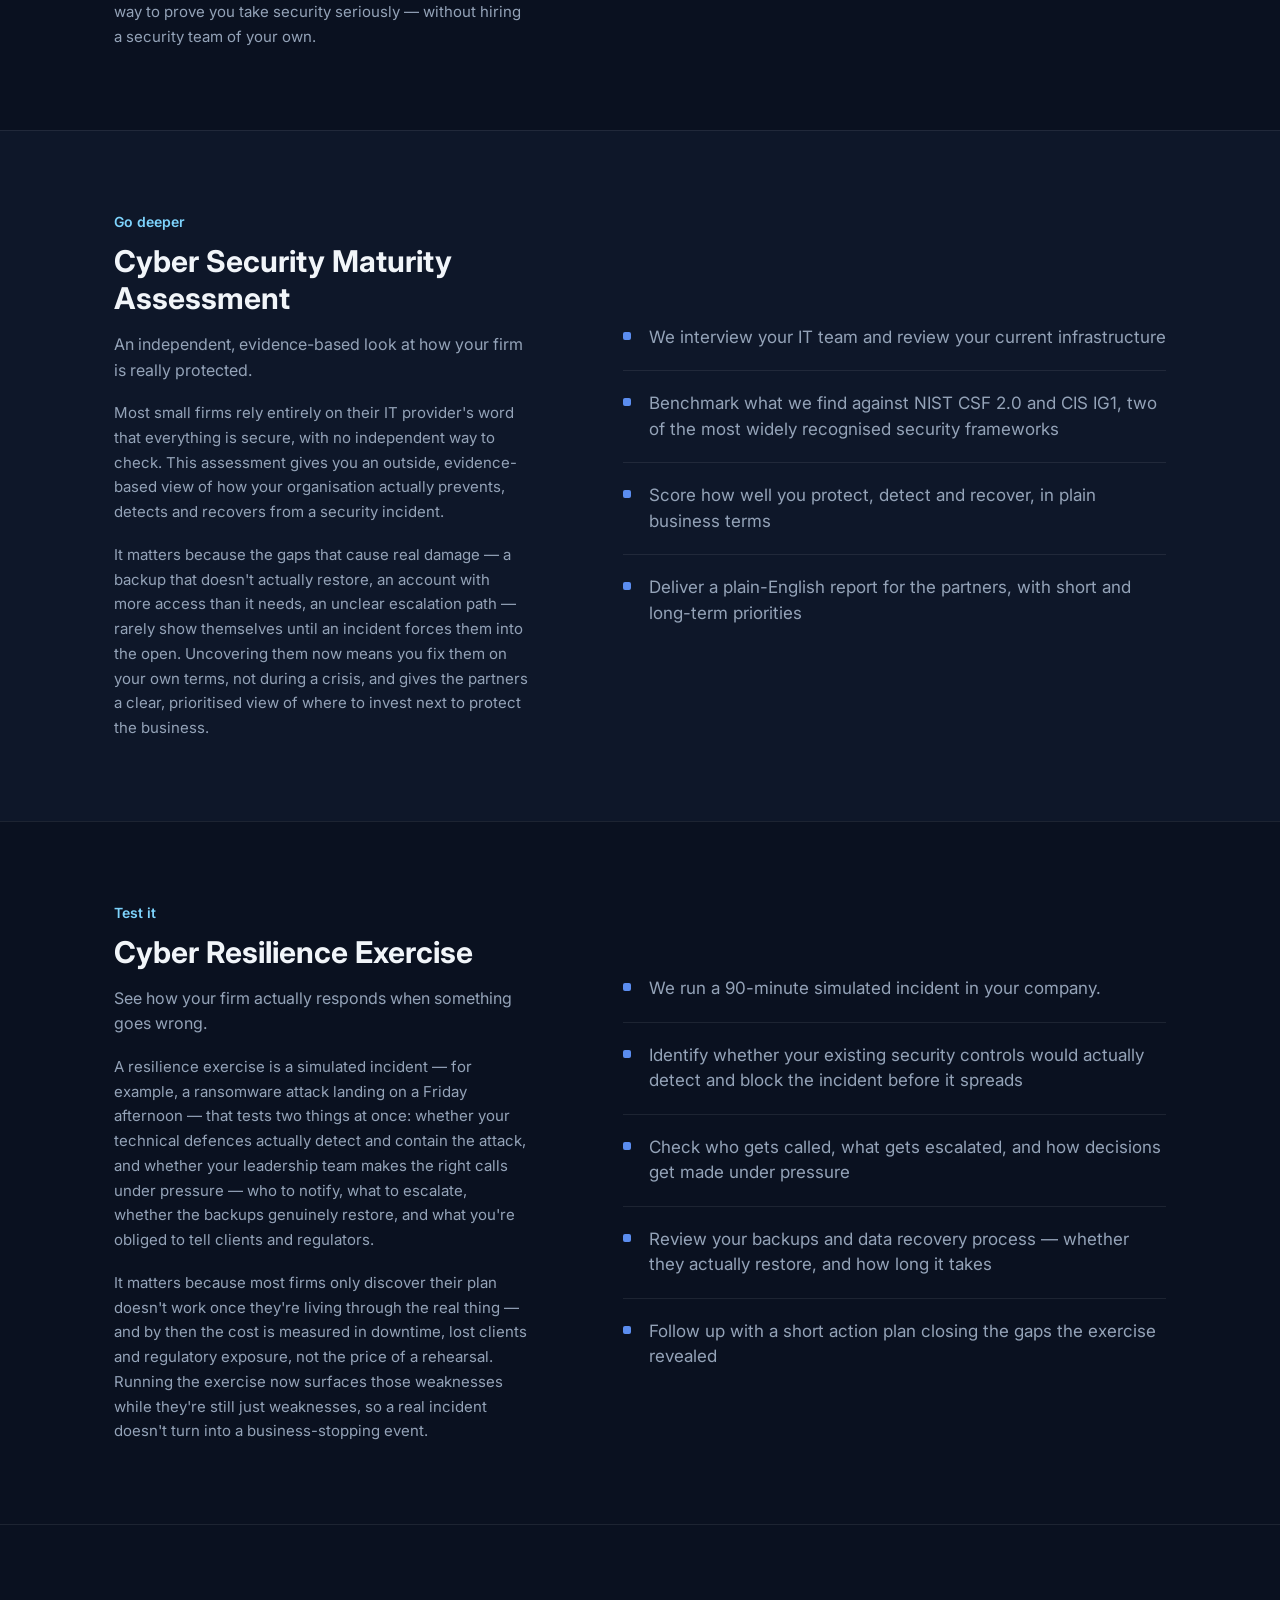
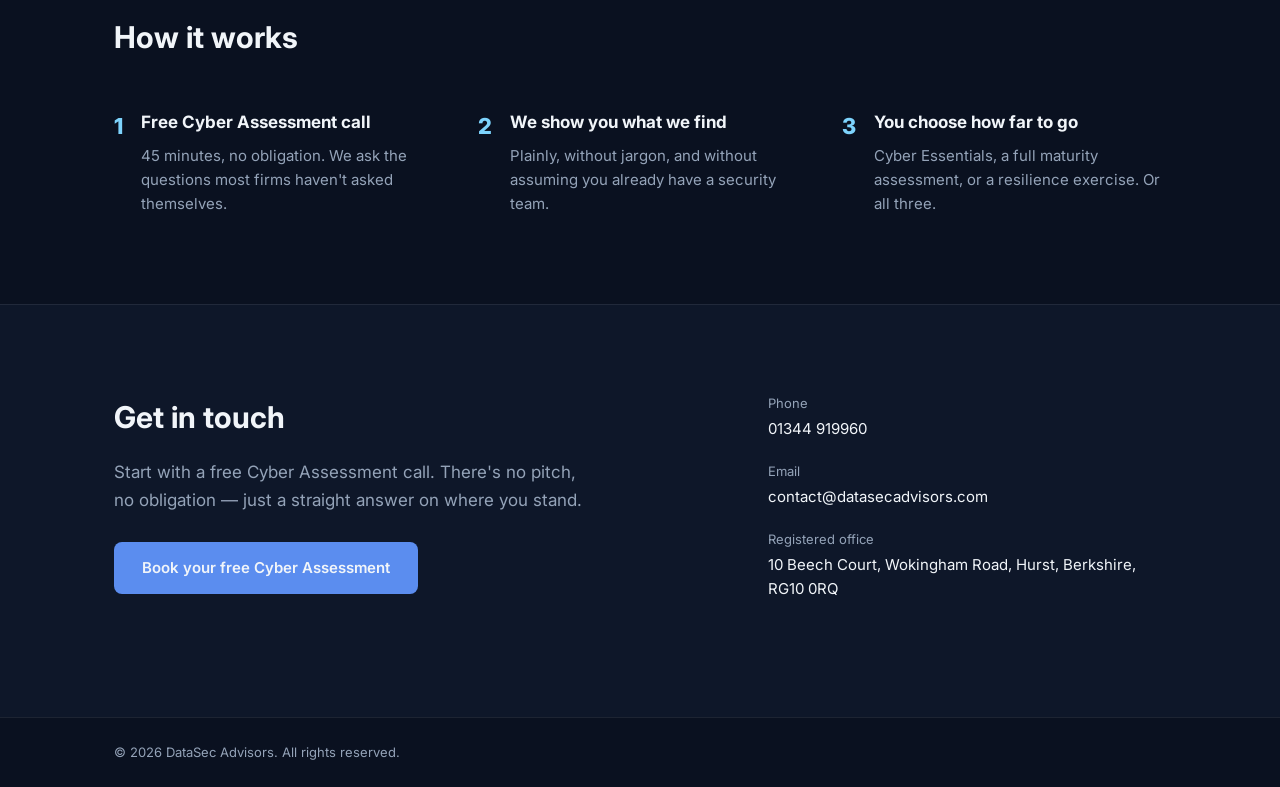
==== commit c2a8aeac: "Fix typo in incident simulation description" ====
--- a/index.html
+++ b/index.html
@@ -173,7 +173,7 @@
       <ul class="detail-list">
         <li>We run a 90-minute simulated incident in your company.</li>
         <li>Identify whether your existing security controls would actually detect and block the incident before it spreads</li>
-        <li>Checks who gets called, what gets escalated, and how decisions get made under pressure</li>
+        <li>Check who gets called, what gets escalated, and how decisions get made under pressure</li>
         <li>Review your backups and data recovery process — whether they actually restore, and how long it takes</li>
         <li>Follow up with a short action plan closing the gaps the exercise revealed</li>
       </ul>
